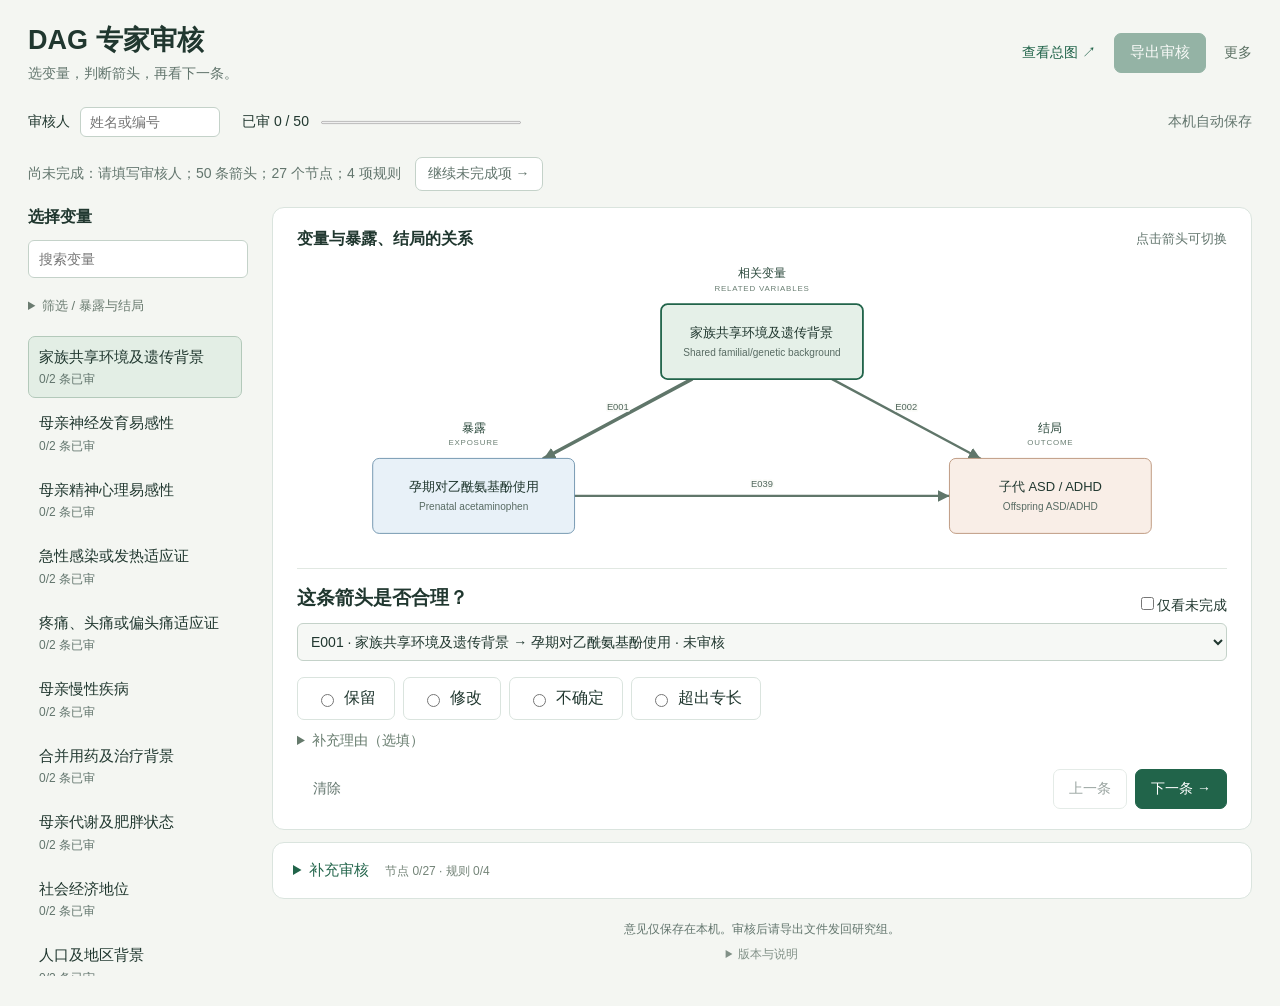
==== docs/dag-review/index.html @ 7bd2093b "Align review completion bar and version frontend assets" ====
<!doctype html>
<html lang="zh-CN">
<head>
  <meta charset="utf-8"><meta name="viewport" content="width=device-width, initial-scale=1">
  <title>DAG 专家审核 · 孕期对乙酰氨基酚</title>
  <meta name="description" content="逐条审核 DAG 箭头，查看构念及原始变量标签，导出可追溯的专家意见。">
  <link rel="stylesheet" href="style.css?v=20260910-export-layout-2">
  <script defer src="data.js?v=20260910-export-layout-2"></script><script defer src="review-core.js?v=20260910-export-layout-2"></script><script defer src="app.js?v=20260910-export-layout-2"></script>
</head>
<body class="simple-review">
<header><div><h1>DAG 专家审核</h1><p>选变量，判断箭头，再看下一条。</p></div><div class="tools"><a href="overview.html" target="_blank" rel="noopener">查看总图 ↗</a><button id="export-json" class="primary" disabled aria-describedby="export-status">导出审核</button><details class="more-tools" id="more-tools"><summary>更多</summary><div><label>专业背景<input id="expertise" maxlength="240" placeholder="专业 / 研究方向"></label><button id="import-button">导入记录 / 复核包</button><button id="export-csv" disabled aria-describedby="export-status">导出 Excel 可读表</button><a class="team-link" href="team.html">研究组汇总 →</a><span id="round-label">第 1 轮 · 独立初审</span></div></details><input id="import-file" type="file" accept=".json,application/json" hidden></div></header>
<div class="statusbar"><label>审核人 <input id="reviewer" maxlength="120" placeholder="姓名或编号"></label><div class="progressbox"><span id="progress-text"></span><progress id="progress" max="50" value="0" aria-label="箭头审核进度"></progress></div><span id="save-status" role="status" aria-live="polite">本机自动保存</span></div>
<div class="export-readiness"><span id="export-status" role="status">完成全部审核后可导出。</span><button id="continue-review" type="button">继续未完成项 →</button></div>
<div id="notice" class="notice" role="status" hidden></div>
<section id="round-context" class="panel context-panel" hidden><h2>本轮需要复核的意见</h2><p class="hint">首轮记录已保留。请复核下列项目及新增建议。</p><div id="context-issues"></div><div id="candidate-reviews"></div></section>
<main class="workspace" id="structure-section"><aside class="sidebar"><h2>选择变量</h2><label class="sr-only" for="search">搜索变量</label><input id="search" type="search" placeholder="搜索变量"><details class="sidebar-options"><summary>筛选 / 暴露与结局</summary><label class="sr-only" for="domain">筛选领域</label><select id="domain"><option value="">全部领域</option><option value="B1">B1 · Familial / genetic</option><option value="B2">B2 · Indication / clinical</option><option value="B3">B3 · Sociodemographic/lifestyle</option><option value="B4">B4 · 暴露后 / 选择机制</option><option value="other">其他节点</option></select><div id="anchor-list"></div></details><div id="node-list"></div></aside>
<section class="content"><section class="panel primary-review"><div class="graph-panel"><div class="panelhead"><h2 id="graph-title">三角关联图</h2><span class="hint">点击箭头可切换</span><button id="focus-view" hidden>关联图</button></div><div id="graph" class="graph-scroll"></div><p id="graph-caption" class="sr-only"></p></div>
<div class="review-panel"><div class="panelhead"><h2>这条箭头是否合理？</h2><label class="check"><input id="pending-only" type="checkbox">仅看未完成</label></div><label class="sr-only" for="edge-select">选择审核箭头</label><select id="edge-select"></select><div id="review-body"><div id="edge-statement" class="edge-statement"></div><fieldset><legend class="sr-only">审核意见</legend><div class="choices"><label><input type="radio" name="decision" value="保留">保留</label><label><input type="radio" name="decision" value="修改">修改</label><label><input type="radio" name="decision" value="不确定">不确定</label><label><input type="radio" name="decision" value="超出专长">超出专长</label></div></fieldset><div id="edge-change-row" hidden><label for="edge-change">如何修改？</label><select id="edge-change"><option value="">请选择</option><option>删除</option><option>反向</option><option>限定时间或条件</option><option>调整节点定义</option><option>其他</option></select></div><details id="reason-details"><summary id="reason-summary">补充理由（选填）</summary><label id="reason-label" for="reason">理由 / 修改建议</label><textarea id="reason" rows="2" maxlength="12000" placeholder="简短说明，可附参考文献"></textarea></details><div class="reviewfoot"><button id="clear-edge" class="textbutton">清除</button><div><button id="previous-edge">上一条</button><button id="next-edge" class="primary">下一条 →</button></div></div></div><p id="empty-edges" hidden>当前变量的箭头已审核。可选择其他变量。</p></div></section>
<details id="supplementary-section" class="panel supplementary"><summary>补充审核 <span id="extra-progress"></span></summary><p class="hint">核查节点定义和领域规则；如有遗漏，可提出新增建议。</p>
    <details id="node-details" class="node-panel"><summary id="node-details-title">当前节点的定义与变量</summary><div class="panelhead"><div><span id="node-domain" class="eyebrow"></span><h2 id="node-title"></h2><p id="node-en" class="english"></p></div></div><p id="node-scope"></p><p id="node-note" class="callout" hidden></p>
      <details id="variables"><summary id="variables-title"></summary><p class="hint">来自研究协变量映射，保留提取时的标签，尚未合并同义表达。数量不等于独立变量数，也不代表构念的全部成员；归属可在下方提出修改。</p><div id="variable-list"></div></details>
      <fieldset class="node-check"><legend>节点范围与变量归属是否清楚？</legend><div class="choices"><label><input type="radio" name="node-decision" value="未发现问题">未发现问题</label><label><input type="radio" name="node-decision" value="有问题">有问题</label><label><input type="radio" name="node-decision" value="无法判断">无法判断</label></div></fieldset><details id="node-feedback"><summary>节点修改意见</summary><label for="node-comment">说明需要拆分、合并、重新归属或限定时间的内容</label><textarea id="node-comment" rows="3" maxlength="12000" placeholder="选填"></textarea></details>
    </details>
<div class="extra-actions"><button id="rules-tab" aria-pressed="false">B1–B4 规则</button><button id="proposal-shortcut">＋ 新增 / 拆分节点</button></div><div id="proposal-list"></div><button id="add-proposal" hidden>新增提议</button>
<details id="overall-details"><summary>其他整体意见</summary><label for="missing-nodes">遗漏节点</label><textarea id="missing-nodes" rows="2" maxlength="12000"></textarea><label for="missing-edges">遗漏箭头</label><textarea id="missing-edges" rows="2" maxlength="12000"></textarea><label for="timing">时间顺序或定义问题</label><textarea id="timing" rows="2" maxlength="12000"></textarea></details></details>
<footer>意见仅保存在本机。审核后请导出文件发回研究组。<details><summary>版本与说明</summary><p>图中连接为待审假设；完成比例仅表示审核进度。</p><span id="version"></span><p><a href="original-dag.png" target="_blank" rel="noopener">原始总图</a></p></details></footer></section></main>
<div class="rules-return" id="rules-return" hidden><button id="structure-tab" aria-pressed="true">← 返回箭头审核</button></div>
<section id="rules-section" class="rules-section" hidden><div class="panel"><h2>B1–B4 构念与判定规则</h2><p>请先完成节点与箭头初审，再查看下列研究组既有规则。逐领域判断构念归属与评级条件是否合理。</p><p class="hint">总体混杂控制采用 weakest-link 规则：B1–B3 均 Strong 才为 Strong；任一 Weak 则为 Weak；其余 Moderate。B4 单独处理。调整构念数量可能改变覆盖分母，须另行说明阈值处理。</p></div><div id="domain-reviews"></div><button id="back-to-structure">返回节点与箭头</button></section>
<dialog id="proposal-dialog"><form id="proposal-form"><div class="panelhead"><h2>建议新增 / 拆分节点</h2><button type="button" id="close-proposal" aria-label="关闭提议表">关闭</button></div><p class="hint">候选提议独立于原图。支持一次提出多个连接；已知发生时间不明确时请写“待确认”。</p><label for="proposal-type">提议类型</label><select id="proposal-type"><option>新增构念</option><option>拆分现有节点</option><option>补充构念内变量</option><option>新增箭头</option></select><label for="proposal-target">相关原节点（拆分 / 补充变量时必填）</label><select id="proposal-target"><option value="">不适用 / 暂未确定</option></select><label for="proposal-name">节点 / 变量名称，或新箭头名称</label><input id="proposal-name" required maxlength="500"><label for="proposal-definition">简短定义或拆分方式</label><textarea id="proposal-definition" rows="2" required maxlength="12000"></textarea><label for="proposal-timing">相对孕期用药及结局的发生时间</label><input id="proposal-timing" required maxlength="12000"><label for="proposal-connections">建议连接（可多行填写 A → 新节点、 新节点 → B）</label><textarea id="proposal-connections" rows="3" required maxlength="12000"></textarea><label for="proposal-reason">新增 / 拆分理由</label><textarea id="proposal-reason" rows="2" required maxlength="12000"></textarea><label for="proposal-source">参考文献（选填）</label><input id="proposal-source" maxlength="12000"><p id="proposal-error" role="alert"></p><button type="submit" class="primary">保存候选提议</button></form></dialog>
<noscript>请启用 JavaScript 使用审核功能。</noscript></body></html>
---- docs/dag-review/style.css ----
:root{--ink:#20372f;--muted:#62756d;--line:#dae4de;--paper:#fff;--bg:#f4f6f2;--green:#21644a;--light:#e9f2eb;--orange:#9a591d;--blue:#536e9a;font-family:Helvetica,"STXihei","华文细黑","Heiti SC",sans-serif;color:var(--ink);background:var(--bg);font-size:17px}*{box-sizing:border-box}body{margin:0}button,input,select,textarea{font:inherit;color:inherit}button{cursor:pointer;background:#fff;border:1px solid #c4d2c9;border-radius:7px;padding:9px 15px;font-size:15px;min-height:40px}button:hover{background:var(--light)}button:disabled{opacity:.45;cursor:default}.primary{background:var(--green);color:white;border-color:var(--green)}.primary:hover{background:#174f39}a{color:var(--green)}button:focus-visible,a:focus-visible,input:focus-visible,textarea:focus-visible,select:focus-visible,summary:focus-visible,[tabindex]:focus-visible{outline:3px solid #b4792c;outline-offset:3px}header{max-width:1460px;margin:auto;padding:28px 36px 22px;display:flex;justify-content:space-between;gap:24px;align-items:center}.back{font-size:12px;letter-spacing:1.7px;text-decoration:none}h1{font-size:32px;margin:9px 0 7px;font-weight:600}header p{margin:0;color:var(--muted)}.tools{display:flex;gap:8px;flex-wrap:wrap}.intro{border-top:1px solid var(--line);border-bottom:1px solid var(--line);display:flex;gap:42px;padding:15px 36px;background:#eef2ec;justify-content:center;color:#4a6255}.intro b{margin-right:9px;color:var(--green);font-size:14px}.statusbar{max-width:1460px;margin:0 auto;padding:18px 36px;display:flex;align-items:center;gap:26px;font-size:14px}.statusbar label{display:flex;align-items:center;gap:10px;white-space:nowrap}.statusbar input{width:140px;padding:6px 9px}.progressbox{display:flex;gap:12px;align-items:center;flex:1}.statusbar progress{max-width:200px;width:100%;height:7px;accent-color:var(--green)}#save-status{color:var(--muted)}.workspace{max-width:1460px;margin:0 auto;padding:0 36px 40px;display:grid;grid-template-columns:255px minmax(0,1fr);gap:24px}.sidebar{align-self:start;position:sticky;top:18px}.sidebar h2{font-size:18px;margin:0 0 14px}.sidebar input,.sidebar select{margin-bottom:10px;font-size:14px}input,textarea,select{border:1px solid #c4d2c9;background:white;border-radius:6px;padding:10px;width:100%}input[type=radio],input[type=checkbox]{width:auto;accent-color:var(--green)}textarea{resize:vertical;line-height:1.6;display:block;margin:8px 0 14px}select{max-width:100%}#node-list{max-height:calc(100vh - 180px);overflow:auto;padding-right:6px}.node-button{display:block;text-align:left;width:100%;margin:0 0 4px;border-color:transparent;background:transparent;padding:10px 12px}.node-button[aria-current=true]{background:#e3eee5;border-color:#b3c9ba}.node-button .meta{font-size:12px;color:var(--muted);display:block;margin-top:5px}.panel{border:1px solid var(--line);border-radius:12px;background:var(--paper);padding:24px;margin-bottom:18px}.panelhead{display:flex;justify-content:space-between;align-items:center;gap:16px}.eyebrow{color:var(--muted);font-size:13px;letter-spacing:.5px}h2{font-size:24px;margin:7px 0 10px;font-weight:600}.hint,.graphfoot,footer{color:var(--muted);font-size:14px;line-height:1.7}.hint{margin:8px 0 12px}.segmented{display:flex;gap:0;flex-shrink:0}.segmented button{border-radius:0;font-size:14px}.segmented button:first-child{border-radius:6px 0 0 6px}.segmented button:last-child{border-radius:0 6px 6px 0}.segmented button[aria-pressed=true]{background:var(--light);color:var(--green);border-color:#7ea38b}.graph-scroll{max-height:560px;overflow:auto;border-radius:8px;background:#fafbf8;border:1px solid #edf0ea}.graph-scroll svg{display:block;width:100%;min-width:620px}.graph-scroll svg.full{min-width:850px}.graphfoot{display:flex;justify-content:space-between;gap:20px;margin-top:10px}.graphfoot a{white-space:nowrap}.legend{white-space:nowrap;margin-right:9px}.legend:before{content:"";display:inline-block;width:7px;height:7px;margin-right:4px;border-radius:50%;background:currentColor}.agree{color:var(--green)}.change{color:var(--orange)}.skip{color:var(--blue)}.english{color:var(--muted);font-size:16px;margin:0 0 12px}.callout{border-left:3px solid #b47d40;background:#fbf6ed;padding:12px 15px;line-height:1.6;font-size:15px}#node-scope{font-size:15px;color:var(--muted);line-height:1.6}details{border-top:1px solid var(--line);padding-top:14px;margin-top:14px}summary{cursor:pointer;line-height:1.5;color:var(--green)}#variable-list{max-height:300px;overflow:auto;display:grid;grid-template-columns:1fr 1fr;gap:6px 18px;margin-top:14px}.variable{padding:8px 0;border-bottom:1px solid #edf0ea;overflow-wrap:anywhere;font-size:15px}.variable details{margin-top:6px;padding-top:5px;border:0;font-size:13px}.variable a{margin-right:8px;display:inline-block}.check{font-size:14px;white-space:nowrap}.edge-statement{font-size:22px;line-height:1.6;padding:20px 0 15px}.edge-statement small{display:block;font-size:14px;color:var(--muted)}fieldset{padding:0;border:0;margin:0 0 18px}.choices{display:flex;gap:10px;flex-wrap:wrap}.choices label{display:flex;gap:7px;align-items:center;padding:10px 18px;border:1px solid var(--line);border-radius:7px;cursor:pointer}.choices label:has(input:checked){background:var(--light);border-color:var(--green)}#reason-label{font-size:15px}.reviewfoot{display:flex;justify-content:space-between;gap:12px}.reviewfoot>div{display:flex;gap:8px}.textbutton{border-color:transparent;color:var(--muted)}footer{text-align:center;padding:4px 0 20px}footer #version{font-size:12px}.notice{max-width:1388px;margin:0 auto 18px;padding:12px 18px;border:1px solid #e2cba7;background:#fff9ec;color:#78501c}.sr-only{position:absolute;width:1px;height:1px;padding:0;overflow:hidden;clip:rect(0,0,0,0);white-space:nowrap;border:0}.graph-node{cursor:pointer}.graph-node rect{fill:#fff;stroke:#c3d3c7;stroke-width:1.3}.graph-node.selected rect{fill:#e5f0e8;stroke:#21644a;stroke-width:2}.graph-node text{fill:#20372f;font-size:15px;pointer-events:none}.graph-node .small{font-size:12px;fill:#62756d}.graph-edge{cursor:pointer}.graph-edge .hit{stroke:transparent;stroke-width:18;fill:none}.graph-edge .visible{fill:none;stroke-width:1.7;pointer-events:none}.graph-edge.selected .visible{stroke-width:3.5}.graph-edge text{font-size:12px;paint-order:stroke;stroke:#fafbf8;stroke-width:5;stroke-linejoin:round;fill:#50665b}.graph-edge:hover .visible{stroke-width:3.5}@media(max-width:1000px){header{align-items:start;flex-direction:column}.workspace{grid-template-columns:215px minmax(0,1fr);gap:16px;padding:0 20px}.statusbar{padding:16px 20px;flex-wrap:wrap}.intro{gap:20px;padding:14px 20px;font-size:15px}.panel{padding:18px}.panelhead{flex-wrap:wrap}.statusbar #save-status{width:100%}}@media(max-width:700px){header{padding:22px 18px}h1{font-size:28px}.intro{display:block;line-height:1.9}.intro span{display:block}.workspace{display:block;padding:0 14px}.sidebar{position:static;margin-bottom:18px}#node-list{display:flex;gap:5px;max-height:130px;overflow:auto}.node-button{min-width:180px;width:180px}.progressbox{min-width:190px}.graphfoot{flex-wrap:wrap}#variable-list{grid-template-columns:1fr}.reviewfoot{flex-direction:column}.edge-statement{font-size:20px}.choices label{padding:9px 12px}.tools button{font-size:14px}}
[hidden]{display:none!important}.review-nav{max-width:1460px;margin:auto;padding:0 36px 16px;display:flex;gap:10px;align-items:center;flex-wrap:wrap}.review-nav [aria-pressed=true]{background:var(--green);color:white}.review-nav span{margin-left:auto;font-size:14px;color:var(--muted)}.statusbar{flex-wrap:wrap}.statusbar .progressbox{min-width:330px}.team-link{font-size:14px;align-self:center;margin-right:10px}.rules-section,.context-panel{max-width:1120px;margin:0 auto 24px}.node-check{margin-top:20px}.node-check legend{margin-bottom:12px}.proposal-card{padding:20px 0;border-bottom:1px solid var(--line)}.proposal-card p{font-size:15px;line-height:1.6}.proposal-card button{margin-right:8px}.prewrap{white-space:pre-wrap;overflow-wrap:anywhere}dialog{width:min(700px,94vw);max-height:90vh;overflow:auto;border:1px solid var(--line);border-radius:12px;padding:28px;color:var(--ink);background:white}dialog::backdrop{background:#20372f66}dialog label{display:block;font-size:15px;margin:14px 0 6px}dialog input,dialog select{display:block;margin-top:6px}#proposal-error{color:#9a591d}.context-panel details{margin-bottom:16px}.rules-section label{display:block}.rules-section .choices label{display:flex}.rules-section select{margin:8px 0 12px}#edge-change-row{margin-bottom:14px}#edge-change{margin-top:7px}.rules-section .panel p{line-height:1.7}@media(max-width:700px){.review-nav{padding:0 18px 16px}.review-nav span{margin-left:0;width:100%}.rules-section,.context-panel{margin:0 14px 20px}.statusbar .progressbox{min-width:0;width:100%;flex-wrap:wrap}.statusbar progress{max-width:none}}
.team-main{max-width:1280px;margin:auto;padding:0 30px}.team-main table{border-collapse:collapse;width:100%;font-size:15px}.team-main th,.team-main td{text-align:left;padding:10px;border-bottom:1px solid var(--line)}.team-main th{background:#e9f2eb;color:#20372f}.table-scroll{max-height:400px;overflow:auto;margin:16px 0}.metric-grid,.impact-grid{display:grid;grid-template-columns:repeat(4,1fr);gap:18px}.metric-grid div{padding:18px;background:#f4f6f2;border-radius:8px}.metric-grid strong{font-size:28px;display:block}.metric-grid span{font-size:14px}.handling-grid{display:grid;grid-template-columns:repeat(3,1fr);gap:15px;margin:15px 0}.handling-grid label,.impact-grid label{font-size:14px}.handling-grid select,.impact-grid input{margin-top:7px}.team-main #record-list button{margin-left:15px;font-size:13px}.team-main .panelhead input{width:80px}.team-main details p{line-height:1.65;font-size:15px}@media(max-width:700px){.team-main{padding:0 14px}.metric-grid,.impact-grid{grid-template-columns:1fr 1fr}.handling-grid{grid-template-columns:1fr}}

.graph-scroll svg{min-width:860px}.graph-scroll svg.full{min-width:960px}.graph-node text.node-zh{font-family:Helvetica,"STXihei","华文细黑","Heiti SC",sans-serif;font-size:16px;font-weight:400;fill:#20372f}.graph-node text.node-en{font-family:Helvetica,sans-serif;font-size:13px;fill:#586b63}.lane-heading{font-family:Helvetica,"STXihei","华文细黑","Heiti SC",sans-serif;font-size:17px;fill:#29473a}.lane-caption{font-family:Helvetica,sans-serif;font-size:11px;letter-spacing:1.1px;fill:#6a7f73}.middle-lane{fill:#edf3ed;stroke:none;pointer-events:none}.graph-node.exposure-node rect{fill:#e8f1f8;stroke:#7094ae}.graph-node.outcome-node rect{fill:#f9eee7;stroke:#bc967d}.graph-node.selected rect{stroke:#21644a;stroke-width:2.5}.graph-edge .visible{stroke-width:2}.graph-edge .hit{stroke-width:20}.graph-edge text{font-family:Helvetica,sans-serif;font-size:13px}.graph-scroll{max-height:620px}.graphfoot{align-items:baseline}

.graph-edge .visible{stroke-width:3.2;stroke-linecap:round}.graph-edge.selected .visible{stroke-width:4.8}.graph-edge:hover .visible{stroke-width:4.5}
.overview-link{display:inline-flex;align-items:center;padding:9px 14px;font-size:14px;text-decoration:none;border:1px solid #b7cbbc;border-radius:0 6px 6px 0;background:white;color:#21644a}.overview-link:hover{background:#e9f2eb}.sidebar-group{font-size:13px;color:#667c6e;letter-spacing:1px;padding:18px 12px 10px}.node-button.anchor-button{border-color:#dbe6df;background:#f9fbf8}.node-button.anchor-button[aria-current=true]{background:#e3eee5;border-color:#9dbda8}
/* Reduced expert workspace: one active decision, secondary tasks on demand. */
.simple-review header{max-width:1320px;padding:22px 28px 12px}.simple-review header h1{font-size:27px;margin:0 0 7px}.simple-review header p{font-size:14px}.simple-review .tools{align-items:center;gap:18px}.simple-review .tools>a{font-size:14px;text-decoration:none}.simple-review .statusbar{max-width:1320px;padding:12px 28px 20px;gap:22px}.simple-review .statusbar input{width:140px}.simple-review .workspace{max-width:1320px;padding:0 28px 30px;grid-template-columns:220px minmax(0,1fr);gap:24px}.simple-review .sidebar h2{font-size:16px;margin-bottom:12px}.simple-review .sidebar-options{margin:0 0 12px;padding:8px 0;border:0}.simple-review .sidebar-options>summary{font-size:13px;color:#6a7b70}.simple-review .sidebar-options select{margin-top:12px}.simple-review #node-list{max-height:calc(100dvh - 260px)}.simple-review .node-button{padding:9px 10px}.simple-review .node-button span:first-child{font-size:15px;line-height:1.5}.simple-review .node-button .meta{font-size:12px;margin-top:3px}.simple-review .primary-review{padding:20px 24px;margin-bottom:12px}.simple-review .graph-panel .panelhead h2{font-size:16px;margin:0}.simple-review .graph-panel .panelhead .hint{font-size:13px;margin:0}.simple-review .graph-scroll{border:0;background:transparent;max-height:none;margin:8px 0 0}.simple-review .graph-scroll svg{min-width:580px;max-height:310px}.simple-review .graph-node text.node-zh{font-size:18px}.simple-review .graph-node text.node-en{font-size:14px}.simple-review .review-panel{border-top:1px solid #e1e8e2;padding-top:16px}.simple-review .review-panel .panelhead h2{font-size:19px;margin:0 0 12px}.simple-review #edge-select{font-size:14px;padding:9px;background:#f6f8f5;margin-bottom:16px}.simple-review #edge-statement{display:none}.simple-review .choices{gap:8px}.simple-review .choices label{font-size:16px;padding:10px 18px}.simple-review .review-panel fieldset{margin-bottom:10px}.simple-review #reason-details{border:0;margin:0;padding:0}.simple-review #reason-details>summary{font-size:14px;color:#657a6c;margin-bottom:8px}.simple-review #reason-label{font-size:14px}.simple-review .reviewfoot{margin-top:10px}.simple-review .reviewfoot button{font-size:14px}.simple-review .supplementary{margin:0 0 16px;padding:16px 20px}.simple-review .supplementary>summary{font-size:15px}.simple-review #extra-progress{font-size:12px;color:#748478;margin-left:12px}.simple-review .node-panel{padding-top:16px}.simple-review .node-panel h2{font-size:19px}.simple-review .node-panel>summary{font-size:15px}.simple-review .node-panel .panelhead{margin-top:15px}.simple-review .extra-actions{display:flex;gap:10px;flex-wrap:wrap;margin:18px 0}.simple-review .extra-actions button{font-size:14px}.simple-review footer{font-size:12px;padding-bottom:5px}.simple-review footer details{border:0;margin:6px 0;padding:0}.simple-review footer summary{font-size:12px;color:#819087}.simple-review .rules-return{max-width:1120px;margin:0 auto 16px}.more-tools{position:relative;border:0;padding:0;margin:0;font-size:14px}.more-tools>summary{color:#5b7063;cursor:pointer;list-style:none;padding:10px 0}.more-tools>div{position:absolute;right:0;top:40px;z-index:10;width:275px;padding:18px;background:white;border:1px solid #d9e3db;border-radius:10px;box-shadow:0 12px 32px #20372f18;display:flex;flex-direction:column;gap:12px}.more-tools label{font-size:14px}.more-tools input{margin-top:8px}.more-tools .team-link{align-self:start;font-size:14px}.more-tools #round-label{font-size:12px;color:#728276}.simple-review .notice{max-width:1264px;margin-bottom:14px}@media(max-width:1000px){.simple-review header{flex-direction:row;align-items:center}.simple-review .workspace{grid-template-columns:185px minmax(0,1fr);gap:14px;padding:0 18px}.simple-review .primary-review{padding:16px}.simple-review #save-status{width:auto}.simple-review .statusbar .progressbox{min-width:200px}.simple-review .graph-scroll svg{max-height:275px}.simple-review .choices label{padding:9px 11px}}@media(max-width:700px){.simple-review header{padding:20px 16px 10px;align-items:start}.simple-review header h1{font-size:23px}.simple-review .tools{gap:10px;flex-wrap:wrap;justify-content:flex-end}.simple-review .tools>a{display:none}.simple-review .statusbar{padding:10px 16px 14px;gap:10px}.simple-review .workspace{display:block;padding:0 12px}.simple-review #node-list{max-height:115px}.simple-review .sidebar{margin-bottom:12px}.simple-review .sidebar-options{margin:0}.simple-review .node-button{min-width:160px}.simple-review .sidebar input{margin-bottom:4px}.simple-review .graph-scroll svg{min-width:540px}.simple-review .graph-panel .panelhead .hint{display:none}.simple-review .primary-review{padding:12px}.simple-review #extra-progress{display:block;margin:6px 0 0}.simple-review .reviewfoot{flex-direction:row}.simple-review .reviewfoot button{padding:8px 10px}.simple-review .rules-return{margin:0 12px 12px}}

.simple-review .export-readiness{max-width:1320px;margin:0 auto;padding:0 28px 16px;display:flex;align-items:center;gap:14px;flex-wrap:wrap;font-size:14px;color:var(--muted)}.export-readiness button{font-size:14px;padding:6px 12px;min-height:34px}@media(max-width:700px){.simple-review .export-readiness{padding:0 16px 14px}}
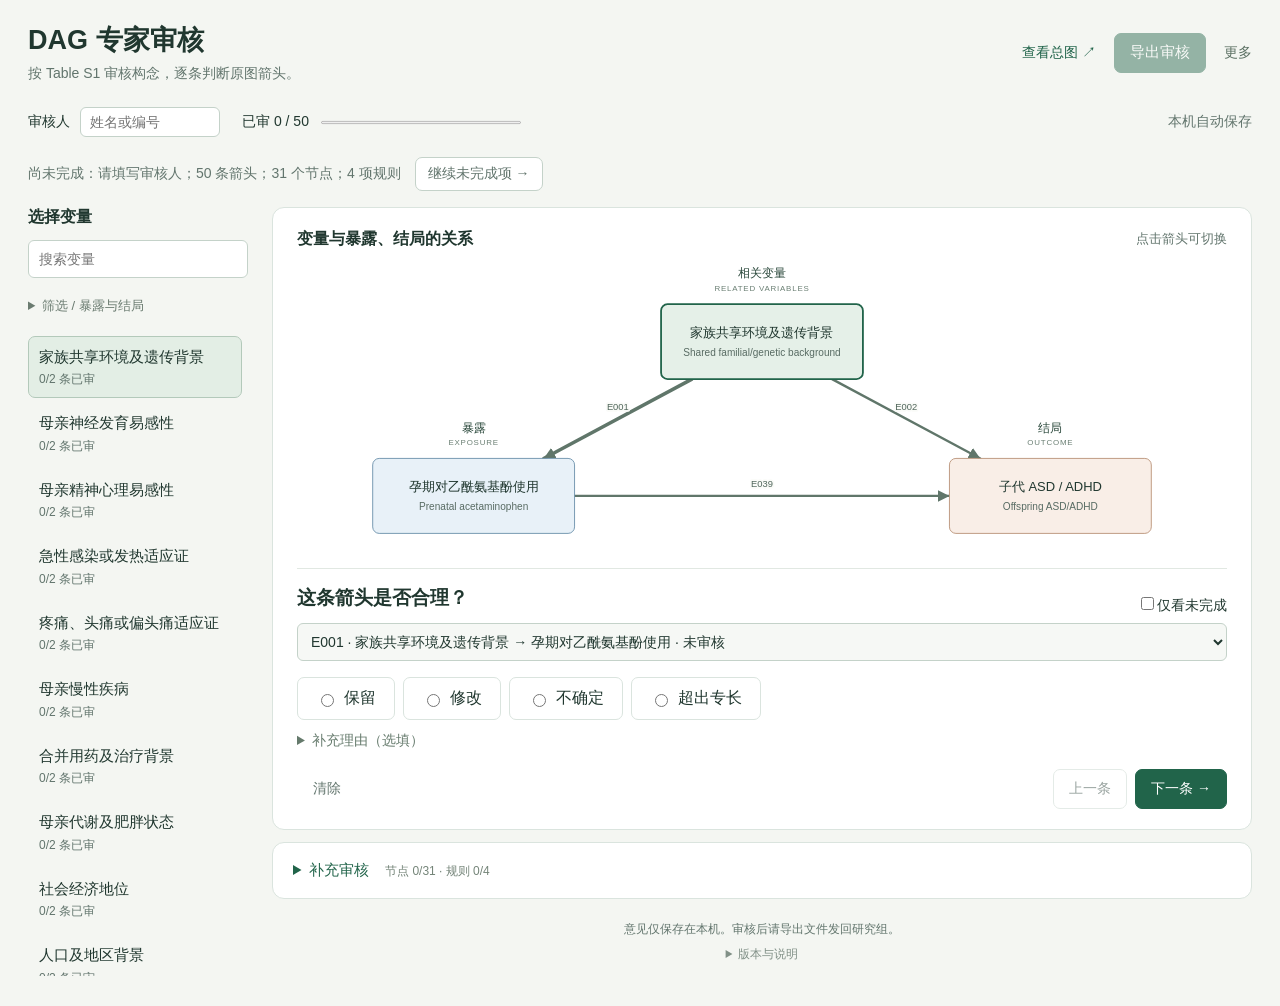
==== commit e3c88b55: "Use all Table S1 constructs as the expert review baseline" ====
--- a/docs/dag-review/index.html
+++ b/docs/dag-review/index.html
@@ -4,19 +4,19 @@
   <meta charset="utf-8"><meta name="viewport" content="width=device-width, initial-scale=1">
   <title>DAG 专家审核 · 孕期对乙酰氨基酚</title>
   <meta name="description" content="逐条审核 DAG 箭头，查看构念及原始变量标签，导出可追溯的专家意见。">
-  <link rel="stylesheet" href="style.css?v=20260910-export-layout-2">
-  <script defer src="data.js?v=20260910-export-layout-2"></script><script defer src="review-core.js?v=20260910-export-layout-2"></script><script defer src="app.js?v=20260910-export-layout-2"></script>
+  <link rel="stylesheet" href="style.css?v=20260910-s1-v2">
+  <script defer src="data.js?v=20260910-s1-v2"></script><script defer src="review-core.js?v=20260910-s1-v2"></script><script defer src="app.js?v=20260910-s1-v2"></script>
 </head>
 <body class="simple-review">
-<header><div><h1>DAG 专家审核</h1><p>选变量，判断箭头，再看下一条。</p></div><div class="tools"><a href="overview.html" target="_blank" rel="noopener">查看总图 ↗</a><button id="export-json" class="primary" disabled aria-describedby="export-status">导出审核</button><details class="more-tools" id="more-tools"><summary>更多</summary><div><label>专业背景<input id="expertise" maxlength="240" placeholder="专业 / 研究方向"></label><button id="import-button">导入记录 / 复核包</button><button id="export-csv" disabled aria-describedby="export-status">导出 Excel 可读表</button><a class="team-link" href="team.html">研究组汇总 →</a><span id="round-label">第 1 轮 · 独立初审</span></div></details><input id="import-file" type="file" accept=".json,application/json" hidden></div></header>
+<header><div><h1>DAG 专家审核</h1><p>按 Table S1 审核构念，逐条判断原图箭头。</p></div><div class="tools"><a href="overview.html" target="_blank" rel="noopener">查看总图 ↗</a><button id="export-json" class="primary" disabled aria-describedby="export-status">导出审核</button><details class="more-tools" id="more-tools"><summary>更多</summary><div><label>专业背景<input id="expertise" maxlength="240" placeholder="专业 / 研究方向"></label><button id="import-button">导入记录 / 复核包</button><button id="export-csv" disabled aria-describedby="export-status">导出 Excel 可读表</button><a class="team-link" href="team.html">研究组汇总 →</a><span id="round-label">第 1 轮 · 独立初审</span></div></details><input id="import-file" type="file" accept=".json,application/json" hidden></div></header>
 <div class="statusbar"><label>审核人 <input id="reviewer" maxlength="120" placeholder="姓名或编号"></label><div class="progressbox"><span id="progress-text"></span><progress id="progress" max="50" value="0" aria-label="箭头审核进度"></progress></div><span id="save-status" role="status" aria-live="polite">本机自动保存</span></div>
 <div class="export-readiness"><span id="export-status" role="status">完成全部审核后可导出。</span><button id="continue-review" type="button">继续未完成项 →</button></div>
 <div id="notice" class="notice" role="status" hidden></div>
 <section id="round-context" class="panel context-panel" hidden><h2>本轮需要复核的意见</h2><p class="hint">首轮记录已保留。请复核下列项目及新增建议。</p><div id="context-issues"></div><div id="candidate-reviews"></div></section>
 <main class="workspace" id="structure-section"><aside class="sidebar"><h2>选择变量</h2><label class="sr-only" for="search">搜索变量</label><input id="search" type="search" placeholder="搜索变量"><details class="sidebar-options"><summary>筛选 / 暴露与结局</summary><label class="sr-only" for="domain">筛选领域</label><select id="domain"><option value="">全部领域</option><option value="B1">B1 · Familial / genetic</option><option value="B2">B2 · Indication / clinical</option><option value="B3">B3 · Sociodemographic/lifestyle</option><option value="B4">B4 · 暴露后 / 选择机制</option><option value="other">其他节点</option></select><div id="anchor-list"></div></details><div id="node-list"></div></aside>
-<section class="content"><section class="panel primary-review"><div class="graph-panel"><div class="panelhead"><h2 id="graph-title">三角关联图</h2><span class="hint">点击箭头可切换</span><button id="focus-view" hidden>关联图</button></div><div id="graph" class="graph-scroll"></div><p id="graph-caption" class="sr-only"></p></div>
+<section class="content"><section class="panel primary-review"><div class="graph-panel"><div class="panelhead"><h2 id="graph-title">三角关联图</h2><span class="hint">点击箭头可切换</span><button id="focus-view" hidden>关联图</button></div><div id="graph" class="graph-scroll"></div><p id="graph-caption" class="sr-only hint"></p></div>
 <div class="review-panel"><div class="panelhead"><h2>这条箭头是否合理？</h2><label class="check"><input id="pending-only" type="checkbox">仅看未完成</label></div><label class="sr-only" for="edge-select">选择审核箭头</label><select id="edge-select"></select><div id="review-body"><div id="edge-statement" class="edge-statement"></div><fieldset><legend class="sr-only">审核意见</legend><div class="choices"><label><input type="radio" name="decision" value="保留">保留</label><label><input type="radio" name="decision" value="修改">修改</label><label><input type="radio" name="decision" value="不确定">不确定</label><label><input type="radio" name="decision" value="超出专长">超出专长</label></div></fieldset><div id="edge-change-row" hidden><label for="edge-change">如何修改？</label><select id="edge-change"><option value="">请选择</option><option>删除</option><option>反向</option><option>限定时间或条件</option><option>调整节点定义</option><option>其他</option></select></div><details id="reason-details"><summary id="reason-summary">补充理由（选填）</summary><label id="reason-label" for="reason">理由 / 修改建议</label><textarea id="reason" rows="2" maxlength="12000" placeholder="简短说明，可附参考文献"></textarea></details><div class="reviewfoot"><button id="clear-edge" class="textbutton">清除</button><div><button id="previous-edge">上一条</button><button id="next-edge" class="primary">下一条 →</button></div></div></div><p id="empty-edges" hidden>当前变量的箭头已审核。可选择其他变量。</p></div></section>
-<details id="supplementary-section" class="panel supplementary"><summary>补充审核 <span id="extra-progress"></span></summary><p class="hint">核查节点定义和领域规则；如有遗漏，可提出新增建议。</p>
+<details id="supplementary-section" class="panel supplementary"><summary>补充审核 <span id="extra-progress"></span></summary><p class="hint">核查 Table S1 全部 29 个构念及暴露、结局；新增 4 个构念的连接可通过“新增箭头”提出建议。</p>
     <details id="node-details" class="node-panel"><summary id="node-details-title">当前节点的定义与变量</summary><div class="panelhead"><div><span id="node-domain" class="eyebrow"></span><h2 id="node-title"></h2><p id="node-en" class="english"></p></div></div><p id="node-scope"></p><p id="node-note" class="callout" hidden></p>
       <details id="variables"><summary id="variables-title"></summary><p class="hint">来自研究协变量映射，保留提取时的标签，尚未合并同义表达。数量不等于独立变量数，也不代表构念的全部成员；归属可在下方提出修改。</p><div id="variable-list"></div></details>
       <fieldset class="node-check"><legend>节点范围与变量归属是否清楚？</legend><div class="choices"><label><input type="radio" name="node-decision" value="未发现问题">未发现问题</label><label><input type="radio" name="node-decision" value="有问题">有问题</label><label><input type="radio" name="node-decision" value="无法判断">无法判断</label></div></fieldset><details id="node-feedback"><summary>节点修改意见</summary><label for="node-comment">说明需要拆分、合并、重新归属或限定时间的内容</label><textarea id="node-comment" rows="3" maxlength="12000" placeholder="选填"></textarea></details>
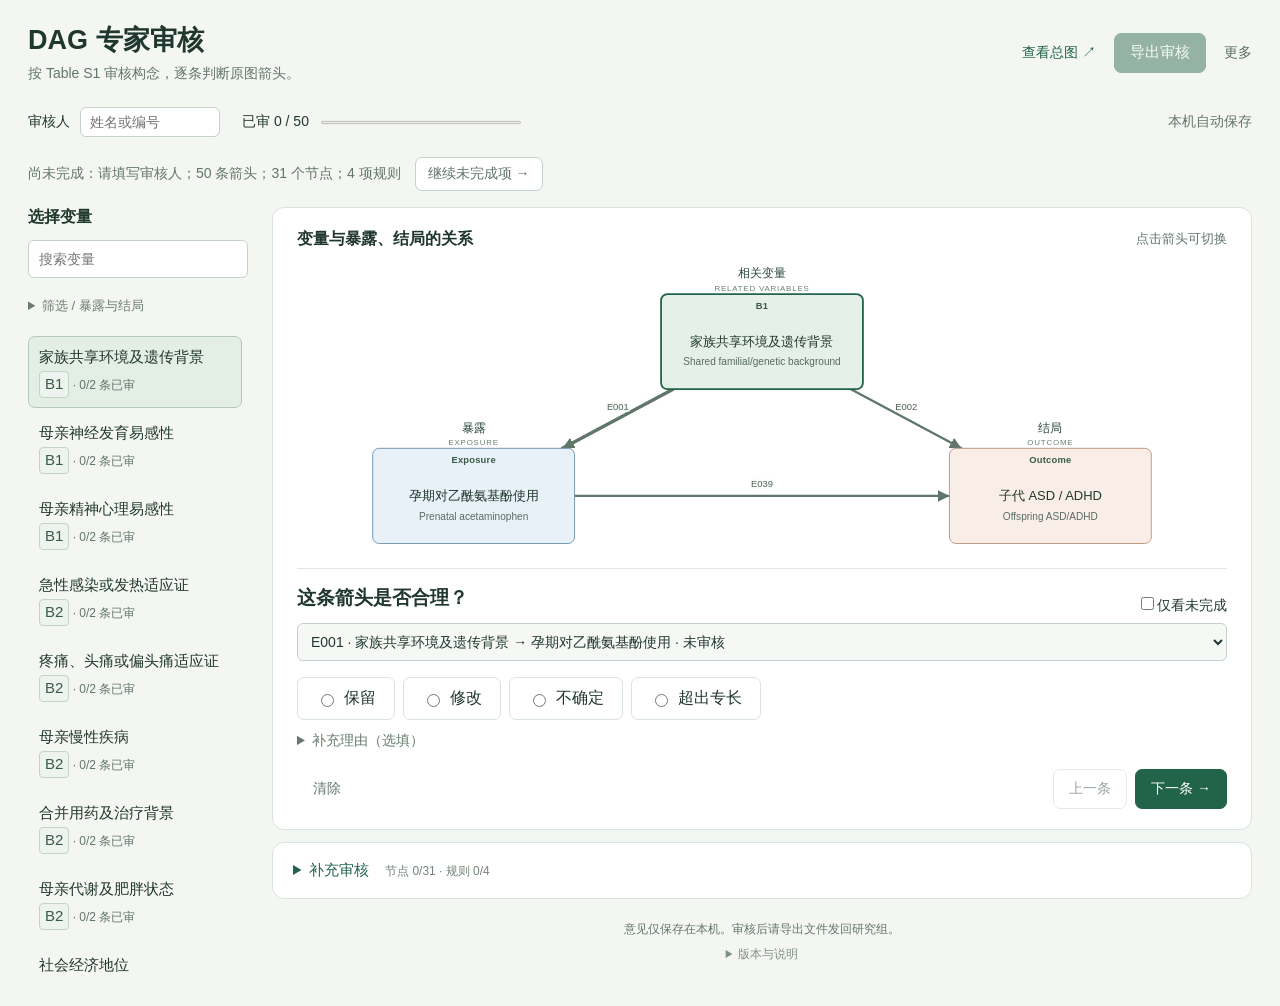
==== commit 2e268862: "Label every review node with its Table S1 domain" ====
--- a/docs/dag-review/index.html
+++ b/docs/dag-review/index.html
@@ -4,8 +4,8 @@
   <meta charset="utf-8"><meta name="viewport" content="width=device-width, initial-scale=1">
   <title>DAG 专家审核 · 孕期对乙酰氨基酚</title>
   <meta name="description" content="逐条审核 DAG 箭头，查看构念及原始变量标签，导出可追溯的专家意见。">
-  <link rel="stylesheet" href="style.css?v=20260910-s1-v2">
-  <script defer src="data.js?v=20260910-s1-v2"></script><script defer src="review-core.js?v=20260910-s1-v2"></script><script defer src="app.js?v=20260910-s1-v2"></script>
+  <link rel="stylesheet" href="style.css?v=20260910-domain-labels">
+  <script defer src="data.js?v=20260910-domain-labels"></script><script defer src="review-core.js?v=20260910-domain-labels"></script><script defer src="app.js?v=20260910-domain-labels"></script>
 </head>
 <body class="simple-review">
 <header><div><h1>DAG 专家审核</h1><p>按 Table S1 审核构念，逐条判断原图箭头。</p></div><div class="tools"><a href="overview.html" target="_blank" rel="noopener">查看总图 ↗</a><button id="export-json" class="primary" disabled aria-describedby="export-status">导出审核</button><details class="more-tools" id="more-tools"><summary>更多</summary><div><label>专业背景<input id="expertise" maxlength="240" placeholder="专业 / 研究方向"></label><button id="import-button">导入记录 / 复核包</button><button id="export-csv" disabled aria-describedby="export-status">导出 Excel 可读表</button><a class="team-link" href="team.html">研究组汇总 →</a><span id="round-label">第 1 轮 · 独立初审</span></div></details><input id="import-file" type="file" accept=".json,application/json" hidden></div></header>
--- a/docs/dag-review/style.css
+++ b/docs/dag-review/style.css
@@ -10,3 +10,5 @@
 .simple-review header{max-width:1320px;padding:22px 28px 12px}.simple-review header h1{font-size:27px;margin:0 0 7px}.simple-review header p{font-size:14px}.simple-review .tools{align-items:center;gap:18px}.simple-review .tools>a{font-size:14px;text-decoration:none}.simple-review .statusbar{max-width:1320px;padding:12px 28px 20px;gap:22px}.simple-review .statusbar input{width:140px}.simple-review .workspace{max-width:1320px;padding:0 28px 30px;grid-template-columns:220px minmax(0,1fr);gap:24px}.simple-review .sidebar h2{font-size:16px;margin-bottom:12px}.simple-review .sidebar-options{margin:0 0 12px;padding:8px 0;border:0}.simple-review .sidebar-options>summary{font-size:13px;color:#6a7b70}.simple-review .sidebar-options select{margin-top:12px}.simple-review #node-list{max-height:calc(100dvh - 260px)}.simple-review .node-button{padding:9px 10px}.simple-review .node-button span:first-child{font-size:15px;line-height:1.5}.simple-review .node-button .meta{font-size:12px;margin-top:3px}.simple-review .primary-review{padding:20px 24px;margin-bottom:12px}.simple-review .graph-panel .panelhead h2{font-size:16px;margin:0}.simple-review .graph-panel .panelhead .hint{font-size:13px;margin:0}.simple-review .graph-scroll{border:0;background:transparent;max-height:none;margin:8px 0 0}.simple-review .graph-scroll svg{min-width:580px;max-height:310px}.simple-review .graph-node text.node-zh{font-size:18px}.simple-review .graph-node text.node-en{font-size:14px}.simple-review .review-panel{border-top:1px solid #e1e8e2;padding-top:16px}.simple-review .review-panel .panelhead h2{font-size:19px;margin:0 0 12px}.simple-review #edge-select{font-size:14px;padding:9px;background:#f6f8f5;margin-bottom:16px}.simple-review #edge-statement{display:none}.simple-review .choices{gap:8px}.simple-review .choices label{font-size:16px;padding:10px 18px}.simple-review .review-panel fieldset{margin-bottom:10px}.simple-review #reason-details{border:0;margin:0;padding:0}.simple-review #reason-details>summary{font-size:14px;color:#657a6c;margin-bottom:8px}.simple-review #reason-label{font-size:14px}.simple-review .reviewfoot{margin-top:10px}.simple-review .reviewfoot button{font-size:14px}.simple-review .supplementary{margin:0 0 16px;padding:16px 20px}.simple-review .supplementary>summary{font-size:15px}.simple-review #extra-progress{font-size:12px;color:#748478;margin-left:12px}.simple-review .node-panel{padding-top:16px}.simple-review .node-panel h2{font-size:19px}.simple-review .node-panel>summary{font-size:15px}.simple-review .node-panel .panelhead{margin-top:15px}.simple-review .extra-actions{display:flex;gap:10px;flex-wrap:wrap;margin:18px 0}.simple-review .extra-actions button{font-size:14px}.simple-review footer{font-size:12px;padding-bottom:5px}.simple-review footer details{border:0;margin:6px 0;padding:0}.simple-review footer summary{font-size:12px;color:#819087}.simple-review .rules-return{max-width:1120px;margin:0 auto 16px}.more-tools{position:relative;border:0;padding:0;margin:0;font-size:14px}.more-tools>summary{color:#5b7063;cursor:pointer;list-style:none;padding:10px 0}.more-tools>div{position:absolute;right:0;top:40px;z-index:10;width:275px;padding:18px;background:white;border:1px solid #d9e3db;border-radius:10px;box-shadow:0 12px 32px #20372f18;display:flex;flex-direction:column;gap:12px}.more-tools label{font-size:14px}.more-tools input{margin-top:8px}.more-tools .team-link{align-self:start;font-size:14px}.more-tools #round-label{font-size:12px;color:#728276}.simple-review .notice{max-width:1264px;margin-bottom:14px}@media(max-width:1000px){.simple-review header{flex-direction:row;align-items:center}.simple-review .workspace{grid-template-columns:185px minmax(0,1fr);gap:14px;padding:0 18px}.simple-review .primary-review{padding:16px}.simple-review #save-status{width:auto}.simple-review .statusbar .progressbox{min-width:200px}.simple-review .graph-scroll svg{max-height:275px}.simple-review .choices label{padding:9px 11px}}@media(max-width:700px){.simple-review header{padding:20px 16px 10px;align-items:start}.simple-review header h1{font-size:23px}.simple-review .tools{gap:10px;flex-wrap:wrap;justify-content:flex-end}.simple-review .tools>a{display:none}.simple-review .statusbar{padding:10px 16px 14px;gap:10px}.simple-review .workspace{display:block;padding:0 12px}.simple-review #node-list{max-height:115px}.simple-review .sidebar{margin-bottom:12px}.simple-review .sidebar-options{margin:0}.simple-review .node-button{min-width:160px}.simple-review .sidebar input{margin-bottom:4px}.simple-review .graph-scroll svg{min-width:540px}.simple-review .graph-panel .panelhead .hint{display:none}.simple-review .primary-review{padding:12px}.simple-review #extra-progress{display:block;margin:6px 0 0}.simple-review .reviewfoot{flex-direction:row}.simple-review .reviewfoot button{padding:8px 10px}.simple-review .rules-return{margin:0 12px 12px}}
 
 .simple-review .export-readiness{max-width:1320px;margin:0 auto;padding:0 28px 16px;display:flex;align-items:center;gap:14px;flex-wrap:wrap;font-size:14px;color:var(--muted)}.export-readiness button{font-size:14px;padding:6px 12px;min-height:34px}@media(max-width:700px){.simple-review .export-readiness{padding:0 16px 14px}}
+
+.simple-review .node-button .domain-badge{display:inline-block;font-family:Helvetica,sans-serif;font-size:11px;line-height:1.5;padding:1px 5px;border:1px solid #c3d3c7;border-radius:4px;background:#edf3ee;color:#385b49;vertical-align:baseline}.graph-node text.node-domain-label{font-family:Helvetica,sans-serif;font-size:13px;font-weight:600;fill:#385b49;letter-spacing:.3px}
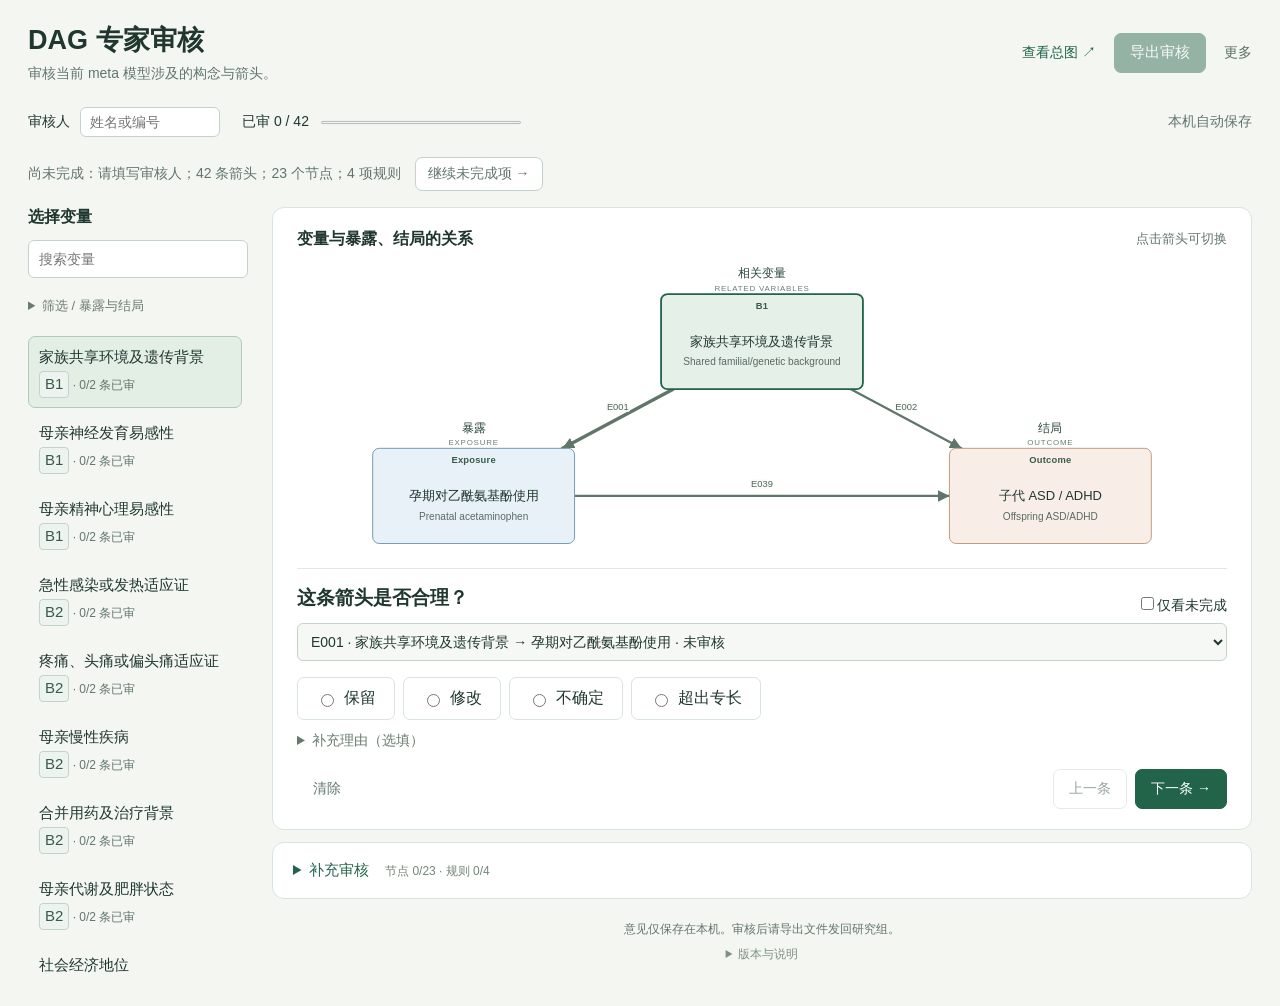
==== commit f107f776: "Scope DAG review to constructs used by current meta models" ====
--- a/docs/dag-review/index.html
+++ b/docs/dag-review/index.html
@@ -4,25 +4,25 @@
   <meta charset="utf-8"><meta name="viewport" content="width=device-width, initial-scale=1">
   <title>DAG 专家审核 · 孕期对乙酰氨基酚</title>
   <meta name="description" content="逐条审核 DAG 箭头，查看构念及原始变量标签，导出可追溯的专家意见。">
-  <link rel="stylesheet" href="style.css?v=20260910-domain-labels">
-  <script defer src="data.js?v=20260910-domain-labels"></script><script defer src="review-core.js?v=20260910-domain-labels"></script><script defer src="app.js?v=20260910-domain-labels"></script>
+  <link rel="stylesheet" href="style.css?v=20260910-meta-scope">
+  <script defer src="data.js?v=20260910-meta-scope"></script><script defer src="review-core.js?v=20260910-meta-scope"></script><script defer src="app.js?v=20260910-meta-scope"></script>
 </head>
 <body class="simple-review">
-<header><div><h1>DAG 专家审核</h1><p>按 Table S1 审核构念，逐条判断原图箭头。</p></div><div class="tools"><a href="overview.html" target="_blank" rel="noopener">查看总图 ↗</a><button id="export-json" class="primary" disabled aria-describedby="export-status">导出审核</button><details class="more-tools" id="more-tools"><summary>更多</summary><div><label>专业背景<input id="expertise" maxlength="240" placeholder="专业 / 研究方向"></label><button id="import-button">导入记录 / 复核包</button><button id="export-csv" disabled aria-describedby="export-status">导出 Excel 可读表</button><a class="team-link" href="team.html">研究组汇总 →</a><span id="round-label">第 1 轮 · 独立初审</span></div></details><input id="import-file" type="file" accept=".json,application/json" hidden></div></header>
-<div class="statusbar"><label>审核人 <input id="reviewer" maxlength="120" placeholder="姓名或编号"></label><div class="progressbox"><span id="progress-text"></span><progress id="progress" max="50" value="0" aria-label="箭头审核进度"></progress></div><span id="save-status" role="status" aria-live="polite">本机自动保存</span></div>
+<header><div><h1>DAG 专家审核</h1><p>审核当前 meta 模型涉及的构念与箭头。</p></div><div class="tools"><a href="overview.html" target="_blank" rel="noopener">查看总图 ↗</a><button id="export-json" class="primary" disabled aria-describedby="export-status">导出审核</button><details class="more-tools" id="more-tools"><summary>更多</summary><div><label>专业背景<input id="expertise" maxlength="240" placeholder="专业 / 研究方向"></label><button id="import-button">导入记录 / 复核包</button><button id="export-csv" disabled aria-describedby="export-status">导出 Excel 可读表</button><a class="team-link" href="team.html">研究组汇总 →</a><span id="round-label">第 1 轮 · 独立初审</span></div></details><input id="import-file" type="file" accept=".json,application/json" hidden></div></header>
+<div class="statusbar"><label>审核人 <input id="reviewer" maxlength="120" placeholder="姓名或编号"></label><div class="progressbox"><span id="progress-text"></span><progress id="progress" max="42" value="0" aria-label="箭头审核进度"></progress></div><span id="save-status" role="status" aria-live="polite">本机自动保存</span></div>
 <div class="export-readiness"><span id="export-status" role="status">完成全部审核后可导出。</span><button id="continue-review" type="button">继续未完成项 →</button></div>
 <div id="notice" class="notice" role="status" hidden></div>
 <section id="round-context" class="panel context-panel" hidden><h2>本轮需要复核的意见</h2><p class="hint">首轮记录已保留。请复核下列项目及新增建议。</p><div id="context-issues"></div><div id="candidate-reviews"></div></section>
 <main class="workspace" id="structure-section"><aside class="sidebar"><h2>选择变量</h2><label class="sr-only" for="search">搜索变量</label><input id="search" type="search" placeholder="搜索变量"><details class="sidebar-options"><summary>筛选 / 暴露与结局</summary><label class="sr-only" for="domain">筛选领域</label><select id="domain"><option value="">全部领域</option><option value="B1">B1 · Familial / genetic</option><option value="B2">B2 · Indication / clinical</option><option value="B3">B3 · Sociodemographic/lifestyle</option><option value="B4">B4 · 暴露后 / 选择机制</option><option value="other">其他节点</option></select><div id="anchor-list"></div></details><div id="node-list"></div></aside>
 <section class="content"><section class="panel primary-review"><div class="graph-panel"><div class="panelhead"><h2 id="graph-title">三角关联图</h2><span class="hint">点击箭头可切换</span><button id="focus-view" hidden>关联图</button></div><div id="graph" class="graph-scroll"></div><p id="graph-caption" class="sr-only hint"></p></div>
 <div class="review-panel"><div class="panelhead"><h2>这条箭头是否合理？</h2><label class="check"><input id="pending-only" type="checkbox">仅看未完成</label></div><label class="sr-only" for="edge-select">选择审核箭头</label><select id="edge-select"></select><div id="review-body"><div id="edge-statement" class="edge-statement"></div><fieldset><legend class="sr-only">审核意见</legend><div class="choices"><label><input type="radio" name="decision" value="保留">保留</label><label><input type="radio" name="decision" value="修改">修改</label><label><input type="radio" name="decision" value="不确定">不确定</label><label><input type="radio" name="decision" value="超出专长">超出专长</label></div></fieldset><div id="edge-change-row" hidden><label for="edge-change">如何修改？</label><select id="edge-change"><option value="">请选择</option><option>删除</option><option>反向</option><option>限定时间或条件</option><option>调整节点定义</option><option>其他</option></select></div><details id="reason-details"><summary id="reason-summary">补充理由（选填）</summary><label id="reason-label" for="reason">理由 / 修改建议</label><textarea id="reason" rows="2" maxlength="12000" placeholder="简短说明，可附参考文献"></textarea></details><div class="reviewfoot"><button id="clear-edge" class="textbutton">清除</button><div><button id="previous-edge">上一条</button><button id="next-edge" class="primary">下一条 →</button></div></div></div><p id="empty-edges" hidden>当前变量的箭头已审核。可选择其他变量。</p></div></section>
-<details id="supplementary-section" class="panel supplementary"><summary>补充审核 <span id="extra-progress"></span></summary><p class="hint">核查 Table S1 全部 29 个构念及暴露、结局；新增 4 个构念的连接可通过“新增箭头”提出建议。</p>
+<details id="supplementary-section" class="panel supplementary"><summary>补充审核 <span id="extra-progress"></span></summary><p class="hint">范围：全部分析 39 个效应量、排除 B4 后 26 个效应量所涉及的 21 个构念，加上暴露与结局。领域与因果角色仍按 Table S1。</p>
     <details id="node-details" class="node-panel"><summary id="node-details-title">当前节点的定义与变量</summary><div class="panelhead"><div><span id="node-domain" class="eyebrow"></span><h2 id="node-title"></h2><p id="node-en" class="english"></p></div></div><p id="node-scope"></p><p id="node-note" class="callout" hidden></p>
-      <details id="variables"><summary id="variables-title"></summary><p class="hint">来自研究协变量映射，保留提取时的标签，尚未合并同义表达。数量不等于独立变量数，也不代表构念的全部成员；归属可在下方提出修改。</p><div id="variable-list"></div></details>
+      <details id="variables"><summary id="variables-title"></summary><p class="hint">仅列当前纳入模型核查记录中的标签，包含协变量、倾向评分输入和设计项。出现次数不代表控制充分，归属可在下方提出修改。</p><div id="variable-list"></div></details>
       <fieldset class="node-check"><legend>节点范围与变量归属是否清楚？</legend><div class="choices"><label><input type="radio" name="node-decision" value="未发现问题">未发现问题</label><label><input type="radio" name="node-decision" value="有问题">有问题</label><label><input type="radio" name="node-decision" value="无法判断">无法判断</label></div></fieldset><details id="node-feedback"><summary>节点修改意见</summary><label for="node-comment">说明需要拆分、合并、重新归属或限定时间的内容</label><textarea id="node-comment" rows="3" maxlength="12000" placeholder="选填"></textarea></details>
     </details>
 <div class="extra-actions"><button id="rules-tab" aria-pressed="false">B1–B4 规则</button><button id="proposal-shortcut">＋ 新增 / 拆分节点</button></div><div id="proposal-list"></div><button id="add-proposal" hidden>新增提议</button>
-<details id="overall-details"><summary>其他整体意见</summary><label for="missing-nodes">遗漏节点</label><textarea id="missing-nodes" rows="2" maxlength="12000"></textarea><label for="missing-edges">遗漏箭头</label><textarea id="missing-edges" rows="2" maxlength="12000"></textarea><label for="timing">时间顺序或定义问题</label><textarea id="timing" rows="2" maxlength="12000"></textarea></details></details>
+<details id="unmapped-details"><summary>实际模型中待明确归属的标签（<span id="unmapped-count"></span>）</summary><p class="hint">以下标签已出现在模型记录中，但尚无明确的 S1 构念归属，包含其他时段用药项。保留供核查，不另建节点、不计入评分；可通过提议功能补充归属。</p><div id="unmapped-list"></div></details><details id="overall-details"><summary>其他整体意见</summary><label for="missing-nodes">遗漏节点</label><textarea id="missing-nodes" rows="2" maxlength="12000"></textarea><label for="missing-edges">遗漏箭头</label><textarea id="missing-edges" rows="2" maxlength="12000"></textarea><label for="timing">时间顺序或定义问题</label><textarea id="timing" rows="2" maxlength="12000"></textarea></details></details>
 <footer>意见仅保存在本机。审核后请导出文件发回研究组。<details><summary>版本与说明</summary><p>图中连接为待审假设；完成比例仅表示审核进度。</p><span id="version"></span><p><a href="original-dag.png" target="_blank" rel="noopener">原始总图</a></p></details></footer></section></main>
 <div class="rules-return" id="rules-return" hidden><button id="structure-tab" aria-pressed="true">← 返回箭头审核</button></div>
 <section id="rules-section" class="rules-section" hidden><div class="panel"><h2>B1–B4 构念与判定规则</h2><p>请先完成节点与箭头初审，再查看下列研究组既有规则。逐领域判断构念归属与评级条件是否合理。</p><p class="hint">总体混杂控制采用 weakest-link 规则：B1–B3 均 Strong 才为 Strong；任一 Weak 则为 Weak；其余 Moderate。B4 单独处理。调整构念数量可能改变覆盖分母，须另行说明阈值处理。</p></div><div id="domain-reviews"></div><button id="back-to-structure">返回节点与箭头</button></section>
--- a/docs/dag-review/style.css
+++ b/docs/dag-review/style.css
@@ -12,3 +12,5 @@
 .simple-review .export-readiness{max-width:1320px;margin:0 auto;padding:0 28px 16px;display:flex;align-items:center;gap:14px;flex-wrap:wrap;font-size:14px;color:var(--muted)}.export-readiness button{font-size:14px;padding:6px 12px;min-height:34px}@media(max-width:700px){.simple-review .export-readiness{padding:0 16px 14px}}
 
 .simple-review .node-button .domain-badge{display:inline-block;font-family:Helvetica,sans-serif;font-size:11px;line-height:1.5;padding:1px 5px;border:1px solid #c3d3c7;border-radius:4px;background:#edf3ee;color:#385b49;vertical-align:baseline}.graph-node text.node-domain-label{font-family:Helvetica,sans-serif;font-size:13px;font-weight:600;fill:#385b49;letter-spacing:.3px}
+
+.variable>small.hint{display:block;font-size:12px;margin:4px 0;line-height:1.5}
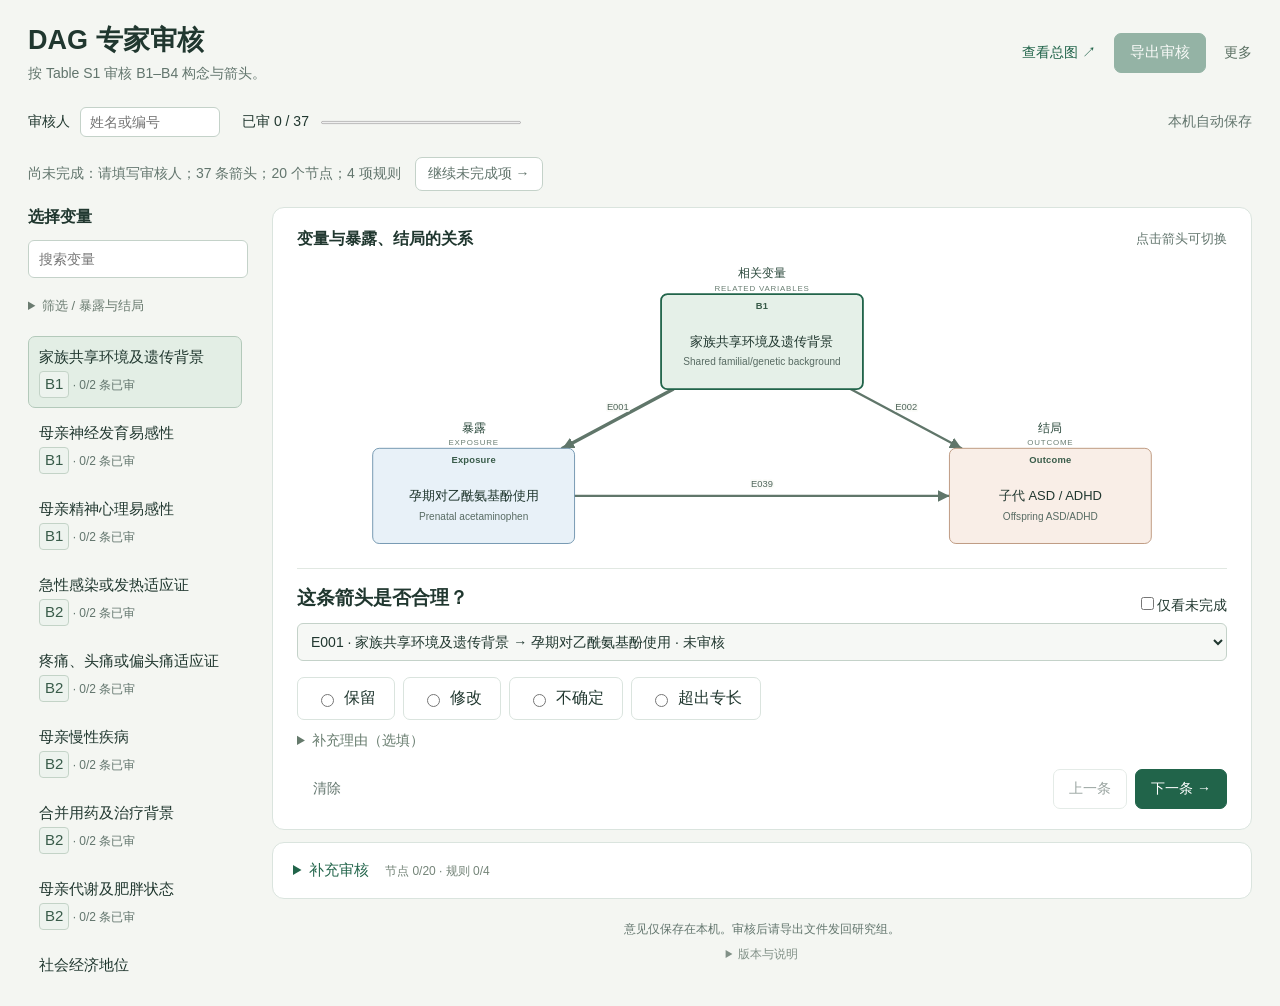
==== commit 54230cdc: "Limit active DAG review to Table S1 B1-B4 constructs" ====
--- a/docs/dag-review/index.html
+++ b/docs/dag-review/index.html
@@ -4,25 +4,25 @@
   <meta charset="utf-8"><meta name="viewport" content="width=device-width, initial-scale=1">
   <title>DAG 专家审核 · 孕期对乙酰氨基酚</title>
   <meta name="description" content="逐条审核 DAG 箭头，查看构念及原始变量标签，导出可追溯的专家意见。">
-  <link rel="stylesheet" href="style.css?v=20260910-meta-scope">
-  <script defer src="data.js?v=20260910-meta-scope"></script><script defer src="review-core.js?v=20260910-meta-scope"></script><script defer src="app.js?v=20260910-meta-scope"></script>
+  <link rel="stylesheet" href="style.css?v=20260910-s1-domains">
+  <script defer src="data.js?v=20260910-s1-domains"></script><script defer src="review-core.js?v=20260910-s1-domains"></script><script defer src="app.js?v=20260910-s1-domains"></script>
 </head>
 <body class="simple-review">
-<header><div><h1>DAG 专家审核</h1><p>审核当前 meta 模型涉及的构念与箭头。</p></div><div class="tools"><a href="overview.html" target="_blank" rel="noopener">查看总图 ↗</a><button id="export-json" class="primary" disabled aria-describedby="export-status">导出审核</button><details class="more-tools" id="more-tools"><summary>更多</summary><div><label>专业背景<input id="expertise" maxlength="240" placeholder="专业 / 研究方向"></label><button id="import-button">导入记录 / 复核包</button><button id="export-csv" disabled aria-describedby="export-status">导出 Excel 可读表</button><a class="team-link" href="team.html">研究组汇总 →</a><span id="round-label">第 1 轮 · 独立初审</span></div></details><input id="import-file" type="file" accept=".json,application/json" hidden></div></header>
-<div class="statusbar"><label>审核人 <input id="reviewer" maxlength="120" placeholder="姓名或编号"></label><div class="progressbox"><span id="progress-text"></span><progress id="progress" max="42" value="0" aria-label="箭头审核进度"></progress></div><span id="save-status" role="status" aria-live="polite">本机自动保存</span></div>
+<header><div><h1>DAG 专家审核</h1><p>按 Table S1 审核 B1–B4 构念与箭头。</p></div><div class="tools"><a href="overview.html" target="_blank" rel="noopener">查看总图 ↗</a><button id="export-json" class="primary" disabled aria-describedby="export-status">导出审核</button><details class="more-tools" id="more-tools"><summary>更多</summary><div><label>专业背景<input id="expertise" maxlength="240" placeholder="专业 / 研究方向"></label><button id="import-button">导入记录 / 复核包</button><button id="export-csv" disabled aria-describedby="export-status">导出 Excel 可读表</button><a class="team-link" href="team.html">研究组汇总 →</a><span id="round-label">第 1 轮 · 独立初审</span></div></details><input id="import-file" type="file" accept=".json,application/json" hidden></div></header>
+<div class="statusbar"><label>审核人 <input id="reviewer" maxlength="120" placeholder="姓名或编号"></label><div class="progressbox"><span id="progress-text"></span><progress id="progress" max="37" value="0" aria-label="箭头审核进度"></progress></div><span id="save-status" role="status" aria-live="polite">本机自动保存</span></div>
 <div class="export-readiness"><span id="export-status" role="status">完成全部审核后可导出。</span><button id="continue-review" type="button">继续未完成项 →</button></div>
 <div id="notice" class="notice" role="status" hidden></div>
 <section id="round-context" class="panel context-panel" hidden><h2>本轮需要复核的意见</h2><p class="hint">首轮记录已保留。请复核下列项目及新增建议。</p><div id="context-issues"></div><div id="candidate-reviews"></div></section>
 <main class="workspace" id="structure-section"><aside class="sidebar"><h2>选择变量</h2><label class="sr-only" for="search">搜索变量</label><input id="search" type="search" placeholder="搜索变量"><details class="sidebar-options"><summary>筛选 / 暴露与结局</summary><label class="sr-only" for="domain">筛选领域</label><select id="domain"><option value="">全部领域</option><option value="B1">B1 · Familial / genetic</option><option value="B2">B2 · Indication / clinical</option><option value="B3">B3 · Sociodemographic/lifestyle</option><option value="B4">B4 · 暴露后 / 选择机制</option><option value="other">其他节点</option></select><div id="anchor-list"></div></details><div id="node-list"></div></aside>
 <section class="content"><section class="panel primary-review"><div class="graph-panel"><div class="panelhead"><h2 id="graph-title">三角关联图</h2><span class="hint">点击箭头可切换</span><button id="focus-view" hidden>关联图</button></div><div id="graph" class="graph-scroll"></div><p id="graph-caption" class="sr-only hint"></p></div>
 <div class="review-panel"><div class="panelhead"><h2>这条箭头是否合理？</h2><label class="check"><input id="pending-only" type="checkbox">仅看未完成</label></div><label class="sr-only" for="edge-select">选择审核箭头</label><select id="edge-select"></select><div id="review-body"><div id="edge-statement" class="edge-statement"></div><fieldset><legend class="sr-only">审核意见</legend><div class="choices"><label><input type="radio" name="decision" value="保留">保留</label><label><input type="radio" name="decision" value="修改">修改</label><label><input type="radio" name="decision" value="不确定">不确定</label><label><input type="radio" name="decision" value="超出专长">超出专长</label></div></fieldset><div id="edge-change-row" hidden><label for="edge-change">如何修改？</label><select id="edge-change"><option value="">请选择</option><option>删除</option><option>反向</option><option>限定时间或条件</option><option>调整节点定义</option><option>其他</option></select></div><details id="reason-details"><summary id="reason-summary">补充理由（选填）</summary><label id="reason-label" for="reason">理由 / 修改建议</label><textarea id="reason" rows="2" maxlength="12000" placeholder="简短说明，可附参考文献"></textarea></details><div class="reviewfoot"><button id="clear-edge" class="textbutton">清除</button><div><button id="previous-edge">上一条</button><button id="next-edge" class="primary">下一条 →</button></div></div></div><p id="empty-edges" hidden>当前变量的箭头已审核。可选择其他变量。</p></div></section>
-<details id="supplementary-section" class="panel supplementary"><summary>补充审核 <span id="extra-progress"></span></summary><p class="hint">范围：全部分析 39 个效应量、排除 B4 后 26 个效应量所涉及的 21 个构念，加上暴露与结局。领域与因果角色仍按 Table S1。</p>
+<details id="supplementary-section" class="panel supplementary"><summary>补充审核 <span id="extra-progress"></span></summary><p class="hint">范围：当前 meta 模型涉及、且在 Table S1 归入 B1–B4 的构念：B1–B3 共 16 个，B4 共 2 个；加上暴露与结局，共 20 个节点。</p>
     <details id="node-details" class="node-panel"><summary id="node-details-title">当前节点的定义与变量</summary><div class="panelhead"><div><span id="node-domain" class="eyebrow"></span><h2 id="node-title"></h2><p id="node-en" class="english"></p></div></div><p id="node-scope"></p><p id="node-note" class="callout" hidden></p>
       <details id="variables"><summary id="variables-title"></summary><p class="hint">仅列当前纳入模型核查记录中的标签，包含协变量、倾向评分输入和设计项。出现次数不代表控制充分，归属可在下方提出修改。</p><div id="variable-list"></div></details>
       <fieldset class="node-check"><legend>节点范围与变量归属是否清楚？</legend><div class="choices"><label><input type="radio" name="node-decision" value="未发现问题">未发现问题</label><label><input type="radio" name="node-decision" value="有问题">有问题</label><label><input type="radio" name="node-decision" value="无法判断">无法判断</label></div></fieldset><details id="node-feedback"><summary>节点修改意见</summary><label for="node-comment">说明需要拆分、合并、重新归属或限定时间的内容</label><textarea id="node-comment" rows="3" maxlength="12000" placeholder="选填"></textarea></details>
     </details>
 <div class="extra-actions"><button id="rules-tab" aria-pressed="false">B1–B4 规则</button><button id="proposal-shortcut">＋ 新增 / 拆分节点</button></div><div id="proposal-list"></div><button id="add-proposal" hidden>新增提议</button>
-<details id="unmapped-details"><summary>实际模型中待明确归属的标签（<span id="unmapped-count"></span>）</summary><p class="hint">以下标签已出现在模型记录中，但尚无明确的 S1 构念归属，包含其他时段用药项。保留供核查，不另建节点、不计入评分；可通过提议功能补充归属。</p><div id="unmapped-list"></div></details><details id="overall-details"><summary>其他整体意见</summary><label for="missing-nodes">遗漏节点</label><textarea id="missing-nodes" rows="2" maxlength="12000"></textarea><label for="missing-edges">遗漏箭头</label><textarea id="missing-edges" rows="2" maxlength="12000"></textarea><label for="timing">时间顺序或定义问题</label><textarea id="timing" rows="2" maxlength="12000"></textarea></details></details>
+<details id="overall-details"><summary>其他整体意见</summary><label for="missing-nodes">遗漏节点</label><textarea id="missing-nodes" rows="2" maxlength="12000"></textarea><label for="missing-edges">遗漏箭头</label><textarea id="missing-edges" rows="2" maxlength="12000"></textarea><label for="timing">时间顺序或定义问题</label><textarea id="timing" rows="2" maxlength="12000"></textarea></details></details>
 <footer>意见仅保存在本机。审核后请导出文件发回研究组。<details><summary>版本与说明</summary><p>图中连接为待审假设；完成比例仅表示审核进度。</p><span id="version"></span><p><a href="original-dag.png" target="_blank" rel="noopener">原始总图</a></p></details></footer></section></main>
 <div class="rules-return" id="rules-return" hidden><button id="structure-tab" aria-pressed="true">← 返回箭头审核</button></div>
 <section id="rules-section" class="rules-section" hidden><div class="panel"><h2>B1–B4 构念与判定规则</h2><p>请先完成节点与箭头初审，再查看下列研究组既有规则。逐领域判断构念归属与评级条件是否合理。</p><p class="hint">总体混杂控制采用 weakest-link 规则：B1–B3 均 Strong 才为 Strong；任一 Weak 则为 Weak；其余 Moderate。B4 单独处理。调整构念数量可能改变覆盖分母，须另行说明阈值处理。</p></div><div id="domain-reviews"></div><button id="back-to-structure">返回节点与箭头</button></section>
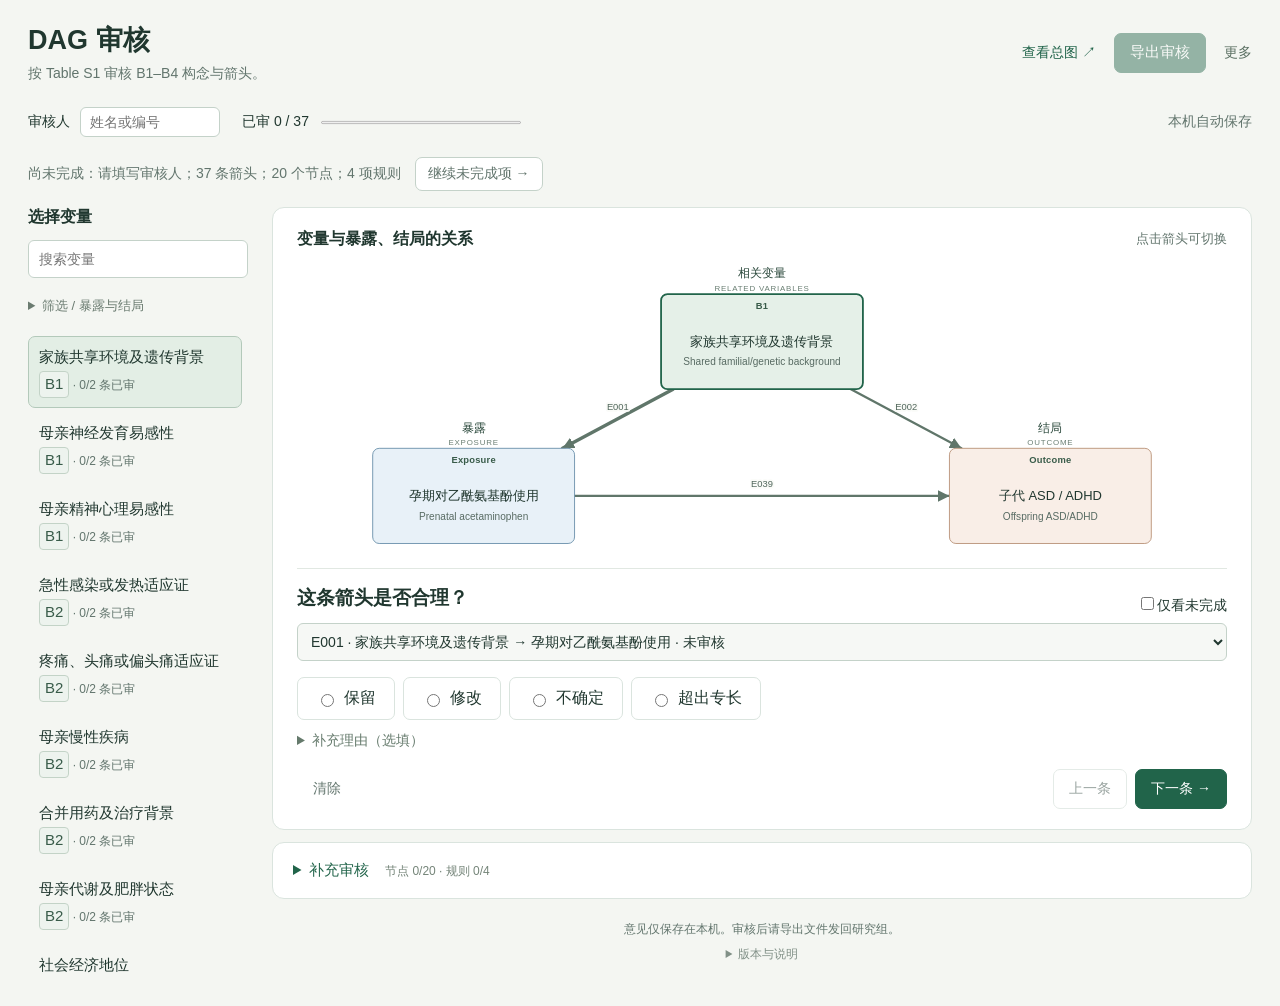
==== commit 941c8266: "Shorten site title to DAG review" ====
--- a/docs/dag-review/index.html
+++ b/docs/dag-review/index.html
@@ -2,13 +2,13 @@
 <html lang="zh-CN">
 <head>
   <meta charset="utf-8"><meta name="viewport" content="width=device-width, initial-scale=1">
-  <title>DAG 专家审核 · 孕期对乙酰氨基酚</title>
+  <title>DAG 审核</title>
   <meta name="description" content="逐条审核 DAG 箭头，查看构念及原始变量标签，导出可追溯的专家意见。">
   <link rel="stylesheet" href="style.css?v=20260910-s1-domains">
   <script defer src="data.js?v=20260910-s1-domains"></script><script defer src="review-core.js?v=20260910-s1-domains"></script><script defer src="app.js?v=20260910-s1-domains"></script>
 </head>
 <body class="simple-review">
-<header><div><h1>DAG 专家审核</h1><p>按 Table S1 审核 B1–B4 构念与箭头。</p></div><div class="tools"><a href="overview.html" target="_blank" rel="noopener">查看总图 ↗</a><button id="export-json" class="primary" disabled aria-describedby="export-status">导出审核</button><details class="more-tools" id="more-tools"><summary>更多</summary><div><label>专业背景<input id="expertise" maxlength="240" placeholder="专业 / 研究方向"></label><button id="import-button">导入记录 / 复核包</button><button id="export-csv" disabled aria-describedby="export-status">导出 Excel 可读表</button><a class="team-link" href="team.html">研究组汇总 →</a><span id="round-label">第 1 轮 · 独立初审</span></div></details><input id="import-file" type="file" accept=".json,application/json" hidden></div></header>
+<header><div><h1>DAG 审核</h1><p>按 Table S1 审核 B1–B4 构念与箭头。</p></div><div class="tools"><a href="overview.html" target="_blank" rel="noopener">查看总图 ↗</a><button id="export-json" class="primary" disabled aria-describedby="export-status">导出审核</button><details class="more-tools" id="more-tools"><summary>更多</summary><div><label>专业背景<input id="expertise" maxlength="240" placeholder="专业 / 研究方向"></label><button id="import-button">导入记录 / 复核包</button><button id="export-csv" disabled aria-describedby="export-status">导出 Excel 可读表</button><a class="team-link" href="team.html">研究组汇总 →</a><span id="round-label">第 1 轮 · 独立初审</span></div></details><input id="import-file" type="file" accept=".json,application/json" hidden></div></header>
 <div class="statusbar"><label>审核人 <input id="reviewer" maxlength="120" placeholder="姓名或编号"></label><div class="progressbox"><span id="progress-text"></span><progress id="progress" max="37" value="0" aria-label="箭头审核进度"></progress></div><span id="save-status" role="status" aria-live="polite">本机自动保存</span></div>
 <div class="export-readiness"><span id="export-status" role="status">完成全部审核后可导出。</span><button id="continue-review" type="button">继续未完成项 →</button></div>
 <div id="notice" class="notice" role="status" hidden></div>
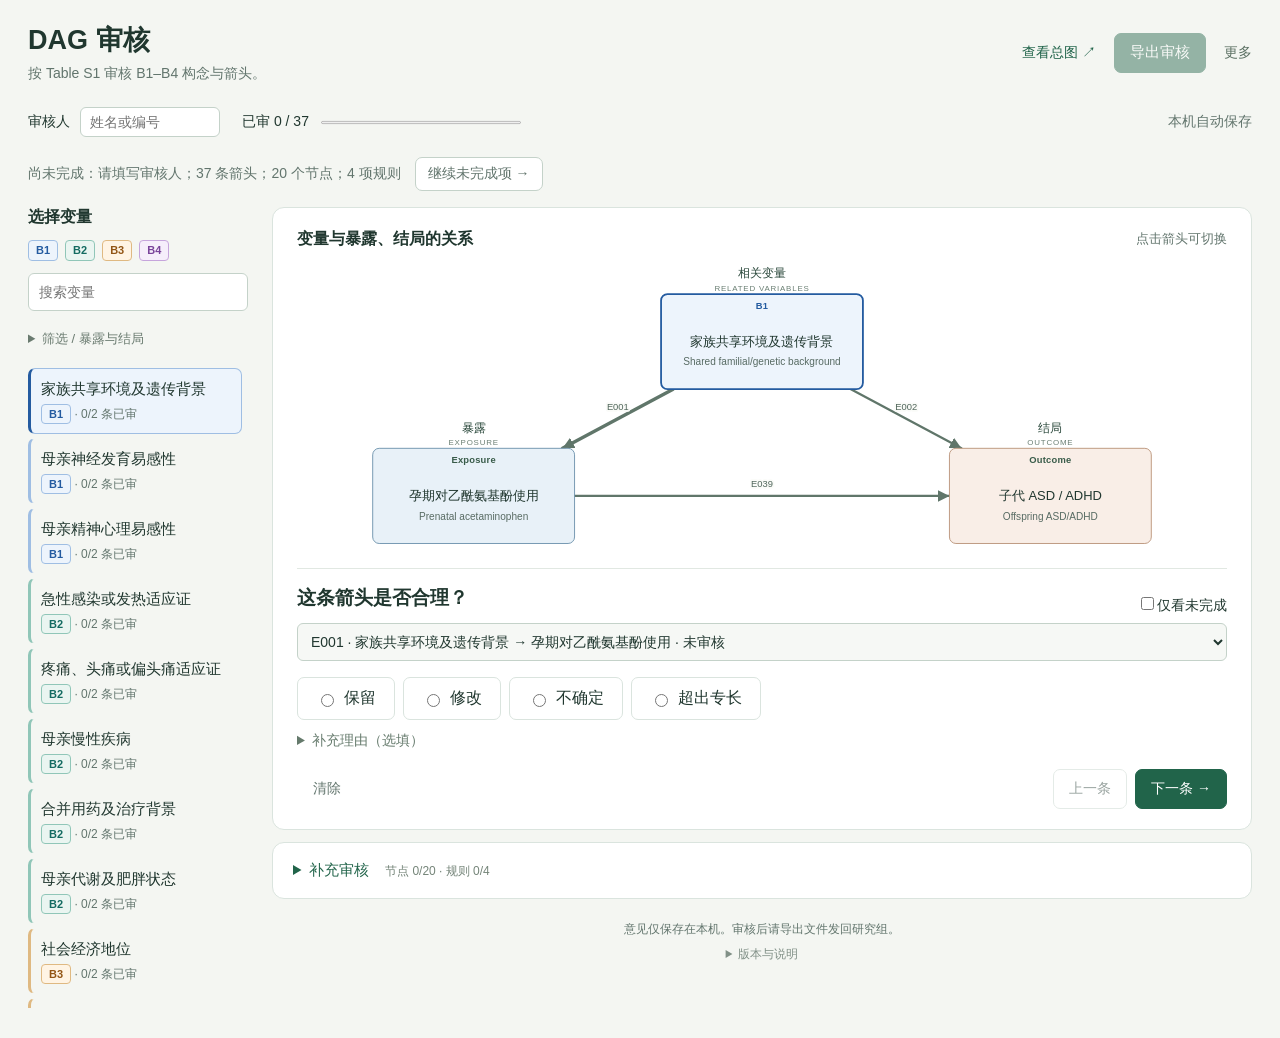
==== commit dc58945b: "Color code B1-B4 across the DAG review interface" ====
--- a/docs/dag-review/index.html
+++ b/docs/dag-review/index.html
@@ -4,8 +4,8 @@
   <meta charset="utf-8"><meta name="viewport" content="width=device-width, initial-scale=1">
   <title>DAG 审核</title>
   <meta name="description" content="逐条审核 DAG 箭头，查看构念及原始变量标签，导出可追溯的专家意见。">
-  <link rel="stylesheet" href="style.css?v=20260910-s1-domains">
-  <script defer src="data.js?v=20260910-s1-domains"></script><script defer src="review-core.js?v=20260910-s1-domains"></script><script defer src="app.js?v=20260910-s1-domains"></script>
+  <link rel="stylesheet" href="style.css?v=20260910-domain-colors">
+  <script defer src="data.js?v=20260910-domain-colors"></script><script defer src="review-core.js?v=20260910-domain-colors"></script><script defer src="app.js?v=20260910-domain-colors"></script>
 </head>
 <body class="simple-review">
 <header><div><h1>DAG 审核</h1><p>按 Table S1 审核 B1–B4 构念与箭头。</p></div><div class="tools"><a href="overview.html" target="_blank" rel="noopener">查看总图 ↗</a><button id="export-json" class="primary" disabled aria-describedby="export-status">导出审核</button><details class="more-tools" id="more-tools"><summary>更多</summary><div><label>专业背景<input id="expertise" maxlength="240" placeholder="专业 / 研究方向"></label><button id="import-button">导入记录 / 复核包</button><button id="export-csv" disabled aria-describedby="export-status">导出 Excel 可读表</button><a class="team-link" href="team.html">研究组汇总 →</a><span id="round-label">第 1 轮 · 独立初审</span></div></details><input id="import-file" type="file" accept=".json,application/json" hidden></div></header>
@@ -13,7 +13,7 @@
 <div class="export-readiness"><span id="export-status" role="status">完成全部审核后可导出。</span><button id="continue-review" type="button">继续未完成项 →</button></div>
 <div id="notice" class="notice" role="status" hidden></div>
 <section id="round-context" class="panel context-panel" hidden><h2>本轮需要复核的意见</h2><p class="hint">首轮记录已保留。请复核下列项目及新增建议。</p><div id="context-issues"></div><div id="candidate-reviews"></div></section>
-<main class="workspace" id="structure-section"><aside class="sidebar"><h2>选择变量</h2><label class="sr-only" for="search">搜索变量</label><input id="search" type="search" placeholder="搜索变量"><details class="sidebar-options"><summary>筛选 / 暴露与结局</summary><label class="sr-only" for="domain">筛选领域</label><select id="domain"><option value="">全部领域</option><option value="B1">B1 · Familial / genetic</option><option value="B2">B2 · Indication / clinical</option><option value="B3">B3 · Sociodemographic/lifestyle</option><option value="B4">B4 · 暴露后 / 选择机制</option><option value="other">其他节点</option></select><div id="anchor-list"></div></details><div id="node-list"></div></aside>
+<main class="workspace" id="structure-section"><aside class="sidebar"><h2>选择变量</h2><div class="domain-legend" aria-label="领域颜色图例"><span data-domain="B1">B1</span><span data-domain="B2">B2</span><span data-domain="B3">B3</span><span data-domain="B4">B4</span></div><label class="sr-only" for="search">搜索变量</label><input id="search" type="search" placeholder="搜索变量"><details class="sidebar-options"><summary>筛选 / 暴露与结局</summary><label class="sr-only" for="domain">筛选领域</label><select id="domain"><option value="">全部领域</option><option value="B1">B1 · Familial / genetic</option><option value="B2">B2 · Indication / clinical</option><option value="B3">B3 · Sociodemographic/lifestyle</option><option value="B4">B4 · 暴露后 / 选择机制</option><option value="other">其他节点</option></select><div id="anchor-list"></div></details><div id="node-list"></div></aside>
 <section class="content"><section class="panel primary-review"><div class="graph-panel"><div class="panelhead"><h2 id="graph-title">三角关联图</h2><span class="hint">点击箭头可切换</span><button id="focus-view" hidden>关联图</button></div><div id="graph" class="graph-scroll"></div><p id="graph-caption" class="sr-only hint"></p></div>
 <div class="review-panel"><div class="panelhead"><h2>这条箭头是否合理？</h2><label class="check"><input id="pending-only" type="checkbox">仅看未完成</label></div><label class="sr-only" for="edge-select">选择审核箭头</label><select id="edge-select"></select><div id="review-body"><div id="edge-statement" class="edge-statement"></div><fieldset><legend class="sr-only">审核意见</legend><div class="choices"><label><input type="radio" name="decision" value="保留">保留</label><label><input type="radio" name="decision" value="修改">修改</label><label><input type="radio" name="decision" value="不确定">不确定</label><label><input type="radio" name="decision" value="超出专长">超出专长</label></div></fieldset><div id="edge-change-row" hidden><label for="edge-change">如何修改？</label><select id="edge-change"><option value="">请选择</option><option>删除</option><option>反向</option><option>限定时间或条件</option><option>调整节点定义</option><option>其他</option></select></div><details id="reason-details"><summary id="reason-summary">补充理由（选填）</summary><label id="reason-label" for="reason">理由 / 修改建议</label><textarea id="reason" rows="2" maxlength="12000" placeholder="简短说明，可附参考文献"></textarea></details><div class="reviewfoot"><button id="clear-edge" class="textbutton">清除</button><div><button id="previous-edge">上一条</button><button id="next-edge" class="primary">下一条 →</button></div></div></div><p id="empty-edges" hidden>当前变量的箭头已审核。可选择其他变量。</p></div></section>
 <details id="supplementary-section" class="panel supplementary"><summary>补充审核 <span id="extra-progress"></span></summary><p class="hint">范围：当前 meta 模型涉及、且在 Table S1 归入 B1–B4 的构念：B1–B3 共 16 个，B4 共 2 个；加上暴露与结局，共 20 个节点。</p>
--- a/docs/dag-review/style.css
+++ b/docs/dag-review/style.css
@@ -14,3 +14,20 @@
 .simple-review .node-button .domain-badge{display:inline-block;font-family:Helvetica,sans-serif;font-size:11px;line-height:1.5;padding:1px 5px;border:1px solid #c3d3c7;border-radius:4px;background:#edf3ee;color:#385b49;vertical-align:baseline}.graph-node text.node-domain-label{font-family:Helvetica,sans-serif;font-size:13px;font-weight:600;fill:#385b49;letter-spacing:.3px}
 
 .variable>small.hint{display:block;font-size:12px;margin:4px 0;line-height:1.5}
+
+/* Domain colors identify constructs; arrow colors continue to show review status. */
+[data-domain="B1"]{--domain-ink:#245ba0;--domain-tint:#edf4fc;--domain-line:#9fbee3}
+[data-domain="B2"]{--domain-ink:#146b61;--domain-tint:#eaf5f1;--domain-line:#90c6b8}
+[data-domain="B3"]{--domain-ink:#925515;--domain-tint:#fff4e4;--domain-line:#dfb982}
+[data-domain="B4"]{--domain-ink:#79439a;--domain-tint:#f6eefb;--domain-line:#c6a5dc}
+.domain-legend{display:flex;gap:7px;margin:0 0 12px;flex-wrap:wrap}
+.domain-legend span,.simple-review .node-button[data-domain] .domain-badge{background:var(--domain-tint,#edf0ef);color:var(--domain-ink,#52655d);border:1px solid var(--domain-line,#c3d3c7);border-radius:4px;font-family:Helvetica,sans-serif;font-size:11px;line-height:1.5;padding:1px 7px;font-weight:600}
+.simple-review .node-button[data-domain^="B"]{border-left:3px solid var(--domain-line)}
+.simple-review .node-button[data-domain^="B"]:hover{background:var(--domain-tint)}
+.simple-review .node-button[data-domain^="B"][aria-current=true]{background:var(--domain-tint);border-color:var(--domain-line);border-left-color:var(--domain-ink)}
+.graph-node[data-domain^="B"] rect{fill:var(--domain-tint);stroke:var(--domain-line)}
+.graph-node[data-domain^="B"].selected rect{stroke:var(--domain-ink)}
+.graph-node[data-domain^="B"] text.node-domain-label{fill:var(--domain-ink)}
+.node-panel[data-domain^="B"] .eyebrow{color:var(--domain-ink)}
+#domain-reviews>.panel[data-domain]{border-top:3px solid var(--domain-ink)}
+#domain-reviews>.panel[data-domain] h2{color:var(--domain-ink)}
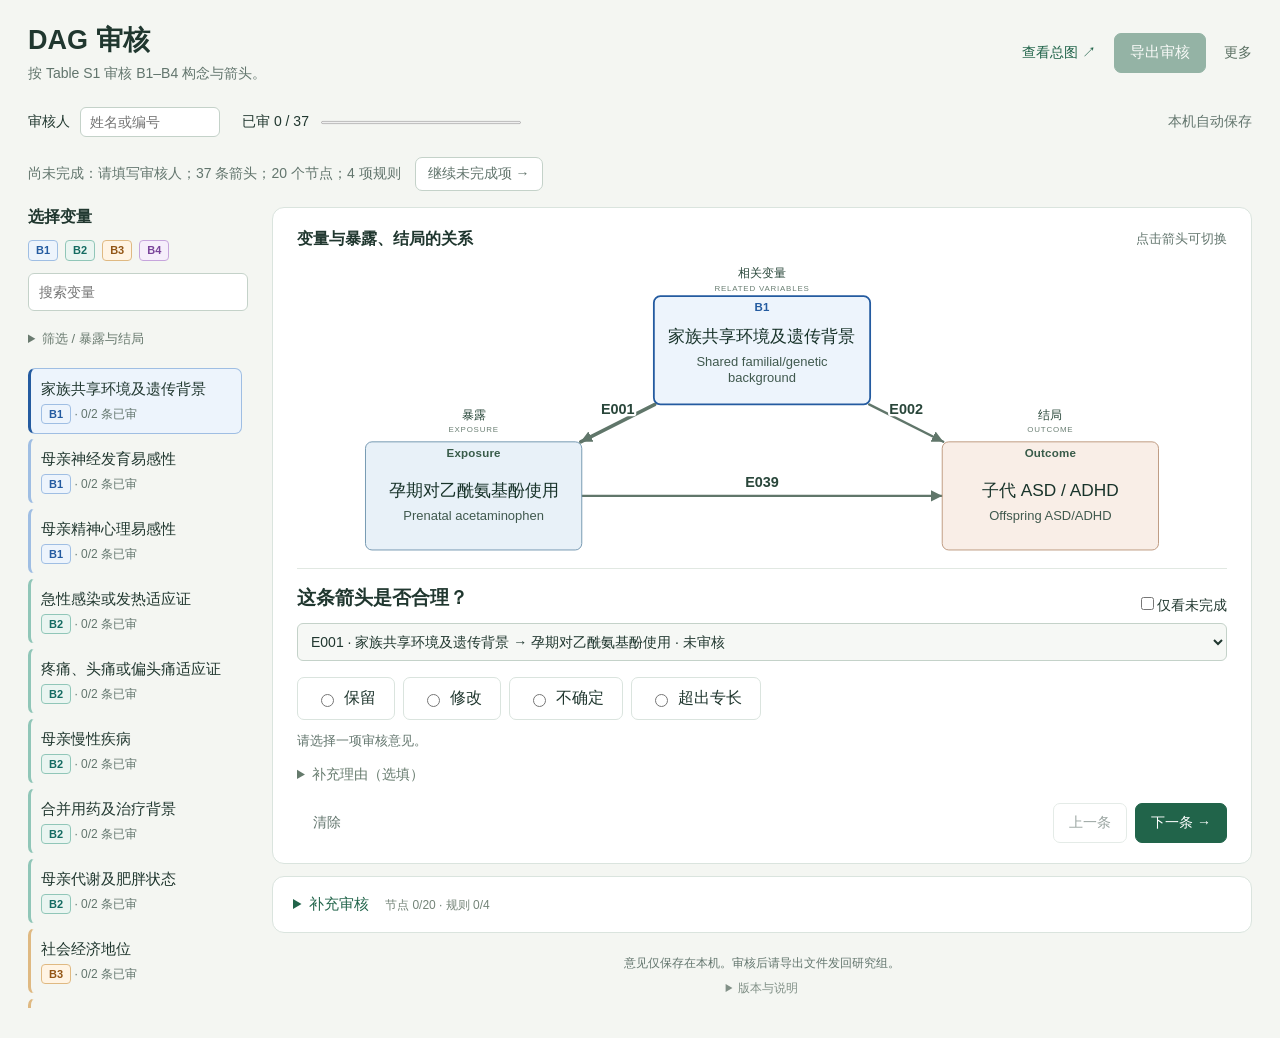
==== commit 57dafc20: "Clarify pending review details and enlarge DAG labels" ====
--- a/docs/dag-review/index.html
+++ b/docs/dag-review/index.html
@@ -4,8 +4,8 @@
   <meta charset="utf-8"><meta name="viewport" content="width=device-width, initial-scale=1">
   <title>DAG 审核</title>
   <meta name="description" content="逐条审核 DAG 箭头，查看构念及原始变量标签，导出可追溯的专家意见。">
-  <link rel="stylesheet" href="style.css?v=20260910-domain-colors">
-  <script defer src="data.js?v=20260910-domain-colors"></script><script defer src="review-core.js?v=20260910-domain-colors"></script><script defer src="app.js?v=20260910-domain-colors"></script>
+  <link rel="stylesheet" href="style.css?v=20260910-review-status">
+  <script defer src="data.js?v=20260910-review-status"></script><script defer src="review-core.js?v=20260910-review-status"></script><script defer src="app.js?v=20260910-review-status"></script>
 </head>
 <body class="simple-review">
 <header><div><h1>DAG 审核</h1><p>按 Table S1 审核 B1–B4 构念与箭头。</p></div><div class="tools"><a href="overview.html" target="_blank" rel="noopener">查看总图 ↗</a><button id="export-json" class="primary" disabled aria-describedby="export-status">导出审核</button><details class="more-tools" id="more-tools"><summary>更多</summary><div><label>专业背景<input id="expertise" maxlength="240" placeholder="专业 / 研究方向"></label><button id="import-button">导入记录 / 复核包</button><button id="export-csv" disabled aria-describedby="export-status">导出 Excel 可读表</button><a class="team-link" href="team.html">研究组汇总 →</a><span id="round-label">第 1 轮 · 独立初审</span></div></details><input id="import-file" type="file" accept=".json,application/json" hidden></div></header>
@@ -15,7 +15,7 @@
 <section id="round-context" class="panel context-panel" hidden><h2>本轮需要复核的意见</h2><p class="hint">首轮记录已保留。请复核下列项目及新增建议。</p><div id="context-issues"></div><div id="candidate-reviews"></div></section>
 <main class="workspace" id="structure-section"><aside class="sidebar"><h2>选择变量</h2><div class="domain-legend" aria-label="领域颜色图例"><span data-domain="B1">B1</span><span data-domain="B2">B2</span><span data-domain="B3">B3</span><span data-domain="B4">B4</span></div><label class="sr-only" for="search">搜索变量</label><input id="search" type="search" placeholder="搜索变量"><details class="sidebar-options"><summary>筛选 / 暴露与结局</summary><label class="sr-only" for="domain">筛选领域</label><select id="domain"><option value="">全部领域</option><option value="B1">B1 · Familial / genetic</option><option value="B2">B2 · Indication / clinical</option><option value="B3">B3 · Sociodemographic/lifestyle</option><option value="B4">B4 · 暴露后 / 选择机制</option><option value="other">其他节点</option></select><div id="anchor-list"></div></details><div id="node-list"></div></aside>
 <section class="content"><section class="panel primary-review"><div class="graph-panel"><div class="panelhead"><h2 id="graph-title">三角关联图</h2><span class="hint">点击箭头可切换</span><button id="focus-view" hidden>关联图</button></div><div id="graph" class="graph-scroll"></div><p id="graph-caption" class="sr-only hint"></p></div>
-<div class="review-panel"><div class="panelhead"><h2>这条箭头是否合理？</h2><label class="check"><input id="pending-only" type="checkbox">仅看未完成</label></div><label class="sr-only" for="edge-select">选择审核箭头</label><select id="edge-select"></select><div id="review-body"><div id="edge-statement" class="edge-statement"></div><fieldset><legend class="sr-only">审核意见</legend><div class="choices"><label><input type="radio" name="decision" value="保留">保留</label><label><input type="radio" name="decision" value="修改">修改</label><label><input type="radio" name="decision" value="不确定">不确定</label><label><input type="radio" name="decision" value="超出专长">超出专长</label></div></fieldset><div id="edge-change-row" hidden><label for="edge-change">如何修改？</label><select id="edge-change"><option value="">请选择</option><option>删除</option><option>反向</option><option>限定时间或条件</option><option>调整节点定义</option><option>其他</option></select></div><details id="reason-details"><summary id="reason-summary">补充理由（选填）</summary><label id="reason-label" for="reason">理由 / 修改建议</label><textarea id="reason" rows="2" maxlength="12000" placeholder="简短说明，可附参考文献"></textarea></details><div class="reviewfoot"><button id="clear-edge" class="textbutton">清除</button><div><button id="previous-edge">上一条</button><button id="next-edge" class="primary">下一条 →</button></div></div></div><p id="empty-edges" hidden>当前变量的箭头已审核。可选择其他变量。</p></div></section>
+<div class="review-panel"><div class="panelhead"><h2>这条箭头是否合理？</h2><label class="check"><input id="pending-only" type="checkbox">仅看未完成</label></div><label class="sr-only" for="edge-select">选择审核箭头</label><select id="edge-select"></select><div id="review-body"><div id="edge-statement" class="edge-statement"></div><fieldset><legend class="sr-only">审核意见</legend><div class="choices"><label><input type="radio" name="decision" value="保留">保留</label><label><input type="radio" name="decision" value="修改">修改</label><label><input type="radio" name="decision" value="不确定">不确定</label><label><input type="radio" name="decision" value="超出专长">超出专长</label></div></fieldset><p id="edge-review-status" class="hint" role="status" aria-live="polite"></p><div id="edge-change-row" hidden><label for="edge-change">如何修改？</label><select id="edge-change"><option value="">请选择</option><option>删除</option><option>反向</option><option>限定时间或条件</option><option>调整节点定义</option><option>其他</option></select></div><details id="reason-details"><summary id="reason-summary">补充理由（选填）</summary><label id="reason-label" for="reason">理由 / 修改建议</label><textarea id="reason" rows="2" maxlength="12000" placeholder="简短说明，可附参考文献"></textarea></details><div class="reviewfoot"><button id="clear-edge" class="textbutton">清除</button><div><button id="previous-edge">上一条</button><button id="next-edge" class="primary">下一条 →</button></div></div></div><p id="empty-edges" hidden>当前变量的箭头已审核。可选择其他变量。</p></div></section>
 <details id="supplementary-section" class="panel supplementary"><summary>补充审核 <span id="extra-progress"></span></summary><p class="hint">范围：当前 meta 模型涉及、且在 Table S1 归入 B1–B4 的构念：B1–B3 共 16 个，B4 共 2 个；加上暴露与结局，共 20 个节点。</p>
     <details id="node-details" class="node-panel"><summary id="node-details-title">当前节点的定义与变量</summary><div class="panelhead"><div><span id="node-domain" class="eyebrow"></span><h2 id="node-title"></h2><p id="node-en" class="english"></p></div></div><p id="node-scope"></p><p id="node-note" class="callout" hidden></p>
       <details id="variables"><summary id="variables-title"></summary><p class="hint">仅列当前纳入模型核查记录中的标签，包含协变量、倾向评分输入和设计项。出现次数不代表控制充分，归属可在下方提出修改。</p><div id="variable-list"></div></details>
--- a/docs/dag-review/style.css
+++ b/docs/dag-review/style.css
@@ -31,3 +31,10 @@
 .node-panel[data-domain^="B"] .eyebrow{color:var(--domain-ink)}
 #domain-reviews>.panel[data-domain]{border-top:3px solid var(--domain-ink)}
 #domain-reviews>.panel[data-domain] h2{color:var(--domain-ink)}
+
+#edge-review-status{margin:4px 0 12px;font-size:13px}#edge-review-status.needs-detail{color:#925515}
+
+.simple-review .graph-node text.node-zh{font-size:24px;font-weight:500;fill:#18332a}
+.simple-review .graph-node text.node-en{font-size:18px;fill:#40594e}
+.simple-review .graph-node text.node-domain-label{font-size:16px;font-weight:700}
+.simple-review .graph-edge text{font-size:20px;font-weight:600;fill:#29463a;stroke:#fff;stroke-width:6px}
